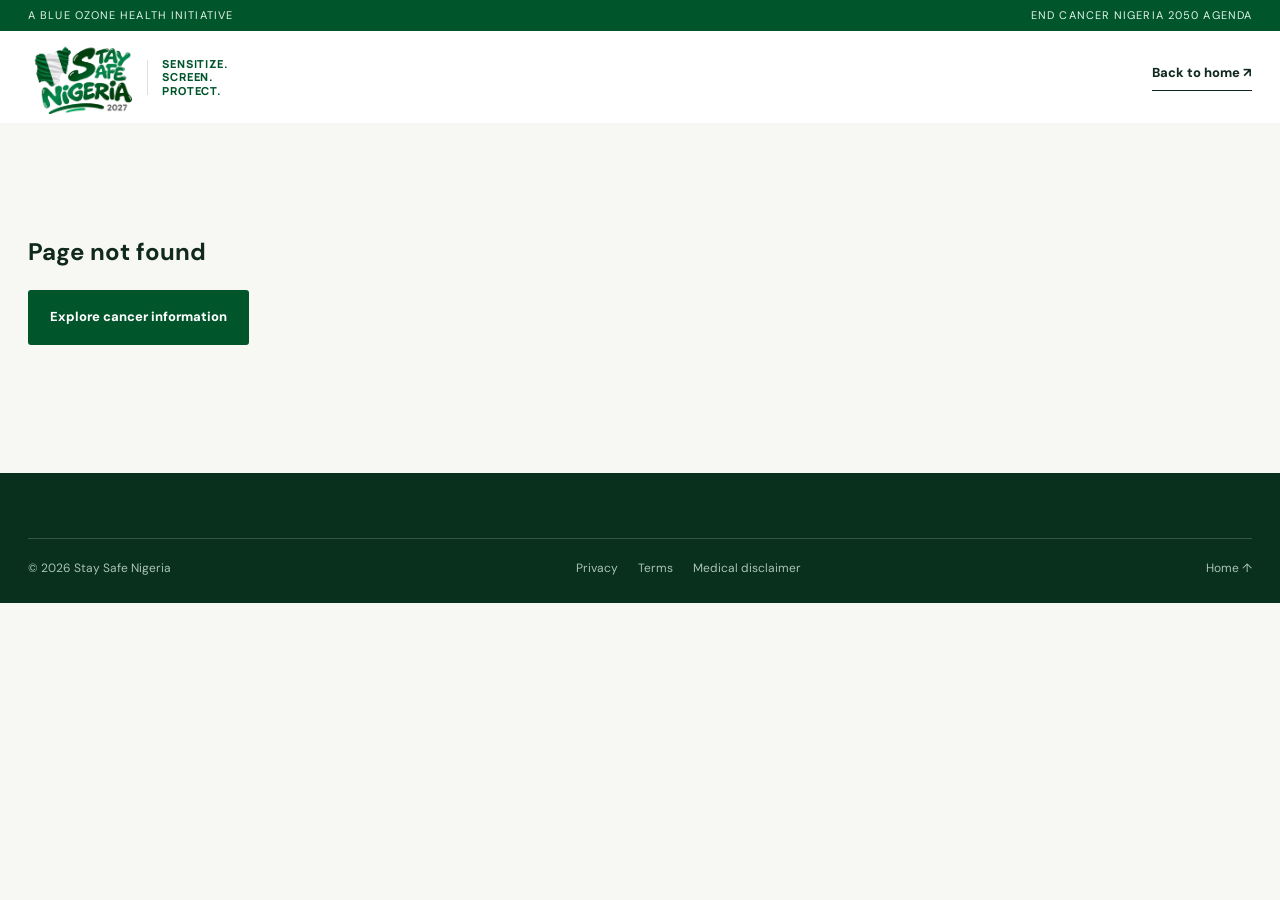
==== cancer.html @ 26bd8b17 "Initial Stay Safe Nigeria Phase 1 website" ====
<!doctype html><html lang="en"><head><meta charset="utf-8"><meta name="viewport" content="width=device-width, initial-scale=1"><meta name="theme-color" content="#00552b"><title>Cancer information | Stay Safe Nigeria</title><link rel="icon" href="assets/stay-safe-logo.webp" type="image/webp"><link rel="stylesheet" href="styles.css"><script src="config.js" defer></script><script src="app.js" defer></script></head><body><a class="skip-link" href="#detail-root">Skip to content</a><div class="topline"><span>A Blue Ozone Health initiative</span><span>End Cancer Nigeria 2050 Agenda</span></div><header class="site-header"><a class="brand" href="index.html"><img src="assets/stay-safe-logo.webp" alt="Stay Safe Nigeria 2027" width="128" height="90"><span class="brand-divider"></span><span class="brand-caption">Sensitize.<br>Screen.<br>Protect.</span></a><a class="text-link" href="index.html">Back to home ↗</a></header><main id="detail-root"></main><footer class="site-footer"><div class="footer-bottom"><span>© <span id="year">2027</span> Stay Safe Nigeria</span><div><a href="legal.html?type=privacy">Privacy</a><a href="legal.html?type=terms">Terms</a><a href="legal.html?type=medical">Medical disclaimer</a></div><a href="index.html">Home ↑</a></div></footer></body></html>
---- styles.css ----
@import url('https://fonts.googleapis.com/css2?family=DM+Sans:wght@400;500;600;700&family=Manrope:wght@400;500;600;700;800&display=swap');
:root{--forest:#00552b;--deep:#003f25;--campaign:#008c4a;--bright:#00a85a;--yellow:#ffd52a;--warm:#f7f8f3;--ink:#10291c;--muted:#52675a;--line:#d9e4d9;--white:#fff;--max:1280px}*{box-sizing:border-box}html{scroll-behavior:smooth}body{margin:0;background:var(--warm);color:var(--ink);font-family:'DM Sans',Arial,sans-serif;line-height:1.55}img{max-width:100%;height:auto}a{color:inherit;text-decoration:none}button,select{font:inherit}button{cursor:pointer}section[id]{scroll-margin-top:100px}.skip-link{position:absolute;left:10px;top:-60px;z-index:1000;background:var(--yellow);padding:10px 16px}.skip-link:focus{top:10px}:focus-visible{outline:3px solid var(--yellow);outline-offset:3px}.topline{display:flex;justify-content:space-between;gap:20px;padding:7px max(28px,calc((100vw - var(--max))/2));background:var(--forest);color:#e3f5e9;font-size:11px;letter-spacing:.1em;text-transform:uppercase}.site-header{height:92px;display:flex;align-items:center;justify-content:space-between;gap:30px;padding:0 max(28px,calc((100vw - var(--max))/2));background:#fff;position:relative;z-index:50}.brand{display:flex;align-items:center;gap:14px;flex:none}.brand img{width:105px;height:73px;object-fit:contain}.brand-divider{height:35px;border-left:1px solid var(--line)}.brand-caption{font-family:Manrope,Arial,sans-serif;color:var(--forest);font-size:11px;line-height:1.2;font-weight:800;text-transform:uppercase;letter-spacing:.08em}.site-nav{display:flex;align-items:center;gap:27px;font-size:13px;font-weight:700}.site-nav>a:not(.nav-cta):hover,.text-link:hover{color:var(--campaign)}.nav-cta{padding:13px 19px;background:var(--forest);color:#fff;border-radius:3px}.nav-cta span,.button span,.text-link span{margin-left:14px}.menu-toggle{display:none}.hero{min-height:680px;background:var(--forest);color:white;display:grid;grid-template-columns:minmax(0,1.05fr) minmax(0,.95fr);position:relative;overflow:hidden}.hero:before{content:"";position:absolute;inset:0;background:radial-gradient(circle at 80% 40%,#17844b 0,transparent 35%),linear-gradient(125deg,transparent 50%,rgba(0,20,5,.2));pointer-events:none}.hero-copy{position:relative;z-index:2;align-self:center;padding:86px 30px 90px max(28px,calc((100vw - var(--max))/2));max-width:750px}.eyebrow{text-transform:uppercase;letter-spacing:.18em;color:var(--campaign);font-size:11px;font-weight:800;margin:0 0 20px}.eyebrow.light{color:#a5eac4}.hero h1,.section h2,.closing h2,.detail-hero h1,.detail-main h2{font-family:Manrope,Arial,sans-serif;letter-spacing:-.065em;line-height:1.08}.hero h1{font-size:clamp(48px,5.5vw,88px);font-weight:800;margin:0;max-width:800px}.hero h1 em,.closing h2 em{color:var(--yellow);font-style:normal}.hero-lead{font-size:19px;max-width:570px;color:#d8eadb;margin:28px 0 32px}.hero-actions{display:flex;gap:12px;flex-wrap:wrap}.button{display:inline-flex;align-items:center;justify-content:space-between;gap:22px;padding:16px 22px;border-radius:3px;font-size:13px;font-weight:800;min-height:55px;transition:transform .2s,background .2s}.button:hover{transform:translateY(-3px)}.button.yellow{background:var(--yellow);color:var(--ink);border:1px solid var(--yellow)}.button.outline-light{border:1px solid #8dbca3;color:#fff}.button.green{background:var(--forest);color:#fff}.hero-foot{display:flex;align-items:center;gap:13px;color:#c5e5d1;font-size:12px;font-weight:700;letter-spacing:.04em;margin:46px 0 0}.hero-foot span{width:3px;height:3px;border-radius:50%;background:var(--yellow)}.hero-art{position:relative;min-height:620px;display:grid;place-items:center;overflow:hidden}.hero-art:before,.hero-art:after{content:"";position:absolute;border:1px solid rgba(255,255,255,.16);border-radius:50%;width:540px;height:540px}.hero-art:after{width:730px;height:730px}.orb{position:absolute;border-radius:50%;background:#19a467;filter:blur(1px)}.orb-one{width:340px;height:340px;left:1%;top:14%;opacity:.45}.orb-two{width:470px;height:470px;right:-18%;bottom:-25%;background:#002f1c}.hero-stamp{position:relative;z-index:2;width:min(72%,440px);background:var(--warm);border-radius:48% 52% 49% 51%;padding:32px;box-shadow:0 35px 80px rgba(0,21,10,.35);transform:rotate(-5deg)}.hero-stamp img{display:block;width:100%;transform:rotate(5deg)}.art-caption{position:absolute;bottom:58px;letter-spacing:.2em;font-weight:800;font-size:10px;color:#d0f0db}.art-caption b{color:var(--yellow);margin:0 9px}.hero-rail{position:absolute;right:0;top:0;bottom:0;width:12px;display:flex;flex-direction:column}.hero-rail i{flex:1;background:var(--campaign)}.hero-rail i:nth-child(2){background:#fff}.hero-rail i:nth-child(3){background:var(--forest)}.intro-strip{display:flex;align-items:center;justify-content:space-between;gap:20px;padding:24px max(28px,calc((100vw - var(--max))/2));background:var(--yellow);font-family:Manrope,Arial,sans-serif;font-weight:800}.intro-strip p{margin:0;font-size:15px}.intro-strip a{font-size:12px;text-transform:uppercase;letter-spacing:.08em}.section{max-width:var(--max);margin:auto;padding:110px 28px}.section-heading{margin-bottom:54px}.section-heading h2{font-size:clamp(42px,4.6vw,68px);margin:0;font-weight:800}.section-heading.split{display:flex;justify-content:space-between;align-items:end;gap:40px}.section-heading.split>p{max-width:340px;margin:0;color:var(--muted);font-size:15px}.dot{color:var(--bright)}.yellow-dot{color:var(--yellow)}.about-grid{display:grid;grid-template-columns:1fr 1fr;gap:10%;border-top:1px solid var(--line);padding-top:37px}.large-copy{font-family:Manrope,Arial,sans-serif;font-size:clamp(25px,2.5vw,37px);font-weight:700;line-height:1.3;letter-spacing:-.045em;margin:0}.about-body p{margin:0 0 22px;color:var(--muted);font-size:16px}.text-link{display:inline-flex;align-items:center;border-bottom:1px solid currentColor;padding-bottom:6px;font-size:13px;font-weight:800}.pillars{display:grid;grid-template-columns:repeat(4,1fr);margin-top:80px;border:1px solid var(--line)}.pillars article{padding:30px 24px 36px;min-height:250px;background:#fff;border-right:1px solid var(--line)}.pillars article:last-child{border-right:0}.pillars article span{display:block;color:var(--campaign);font-family:Manrope,Arial,sans-serif;font-size:13px;font-weight:800;margin-bottom:42px}.pillars h3{font-family:Manrope,Arial,sans-serif;font-size:19px;letter-spacing:-.04em;margin:0 0 10px}.pillars p{color:var(--muted);font-size:13px;margin:0}.cancers-section{padding-top:25px}.cancer-grid{display:grid;grid-template-columns:repeat(4,1fr);gap:14px}.cancer-card{background:#eaf3e9;border:1px solid #dbe8d9;min-height:340px;padding:25px;display:flex;flex-direction:column;transition:background .2s,transform .2s}.cancer-card:nth-child(2){background:#ecf1d9}.cancer-card:nth-child(3){background:#dcefe8}.cancer-card:nth-child(4){background:#e9efed}.cancer-card:hover{transform:translateY(-5px);background:#d5e9da}.card-number{font-size:11px;letter-spacing:.12em;font-weight:800;color:var(--campaign)}.card-symbol{font-size:64px;color:var(--campaign);margin:auto 0 0;line-height:1}.cancer-card h3{font-family:Manrope,Arial,sans-serif;font-size:30px;letter-spacing:-.06em;line-height:1.1;margin:6px 0 24px}.card-bottom{border-top:1px solid #bed5c3;padding-top:16px;font-size:12px;font-weight:800;display:flex;justify-content:space-between}.content-note{font-size:12px;color:var(--muted);margin:22px 0 0}.centres-section{background:var(--deep);color:white}.centres-inner{max-width:var(--max)}.centres-section .section-heading.split>p{color:#bddaca}.finder{background:#fff;color:var(--ink);padding:32px}.finder-controls{display:grid;grid-template-columns:1fr 1fr auto;gap:9px 13px;align-items:end}.finder-controls label{font-size:12px;font-weight:800}.finder-controls label:nth-of-type(1){grid-column:1}.finder-controls label:nth-of-type(2){grid-column:2}.finder-controls select{grid-row:2;appearance:none;background:#f7faf6 url("data:image/svg+xml,%3Csvg xmlns='http://www.w3.org/2000/svg' width='12' height='8'%3E%3Cpath d='m1 1 5 5 5-5' fill='none' stroke='%2300552b' stroke-width='2'/%3E%3C/svg%3E") no-repeat right 17px center;border:1px solid var(--line);height:55px;padding:0 17px;color:var(--ink);min-width:0}.finder-controls select:nth-of-type(1){grid-column:1}.finder-controls select:nth-of-type(2){grid-column:2}.finder-controls button{grid-column:3;grid-row:2;border:0}.finder-results{margin-top:26px}.empty-state{border:1px dashed #bed4c5;background:#f8fbf7;min-height:230px;padding:43px;text-align:center;display:flex;flex-direction:column;align-items:center;justify-content:center}.empty-icon{font-size:40px;color:var(--campaign);line-height:1}.empty-state h3{font-family:Manrope,Arial,sans-serif;font-size:20px;letter-spacing:-.04em;margin:9px 0 5px}.empty-state p{max-width:480px;font-size:14px;color:var(--muted);margin:0}.result-count{font-size:13px;font-weight:800}.centre-grid{display:grid;grid-template-columns:repeat(2,1fr);gap:14px}.centre-card{border:1px solid var(--line);padding:22px}.centre-card>span{color:var(--campaign);font-size:11px;text-transform:uppercase;font-weight:800;letter-spacing:.1em}.centre-card h3{font-family:Manrope,Arial,sans-serif;margin:10px 0;font-size:21px}.centre-card p{font-size:13px;color:var(--muted)}.centre-card .centre-services{color:var(--ink);font-weight:700}.centre-card div{display:flex;gap:20px}.centre-card a{font-size:12px;font-weight:800;border-bottom:1px solid var(--forest)}.involved-grid{display:grid;grid-template-columns:repeat(3,1fr);gap:14px}.involved-card{background:#fff;border:1px solid var(--line);padding:32px;min-height:360px;display:flex;flex-direction:column}.involved-card.featured{background:var(--yellow);border-color:var(--yellow)}.small-icon{width:42px;height:42px;display:grid;place-items:center;border:1px solid var(--forest);border-radius:50%;font-family:Manrope,Arial,sans-serif;font-weight:800;font-size:12px;color:var(--forest)}.involved-card h3{font-family:Manrope,Arial,sans-serif;font-size:31px;line-height:1.12;letter-spacing:-.06em;margin:36px 0 10px}.involved-card p{font-size:14px;color:var(--muted);margin:0 0 24px}.involved-card.featured p{color:#31452f}.involved-card .text-link{margin-top:auto;width:max-content}.updates-section{padding-top:30px}.updates-placeholder{border-top:1px solid var(--line);border-bottom:1px solid var(--line);padding:36px 0;display:flex;gap:25px;align-items:center}.update-mark{width:62px;height:62px;display:grid;place-items:center;background:#e0eee3;color:var(--forest);font-size:27px;border-radius:50%}.updates-placeholder strong{font-family:Manrope,Arial,sans-serif;font-size:20px}.updates-placeholder p{margin:4px 0;color:var(--muted);font-size:14px}.closing{background:var(--campaign);color:white;padding:78px max(28px,calc((100vw - var(--max))/2));display:flex;justify-content:space-between;align-items:end;gap:30px}.closing h2{font-size:clamp(48px,6vw,85px);margin:0}.closing .button{margin-bottom:8px}.site-footer{background:#092f1d;color:#e3f0e6;padding:65px max(28px,calc((100vw - var(--max))/2)) 25px}.footer-top{display:grid;grid-template-columns:2fr 1fr 1fr;gap:50px;padding-bottom:65px}.footer-top img{background:#fff;border-radius:4px;padding:8px;width:110px}.footer-top p{font-size:13px;color:#bcd0c1}.footer-top h2{font:800 12px Manrope,Arial,sans-serif;letter-spacing:.1em;text-transform:uppercase;color:#80cfa1;margin:0 0 21px}.footer-top a{display:block;margin:0 0 11px;font-size:13px}.footer-top a:hover,.footer-bottom a:hover{color:var(--yellow)}.footer-bottom{display:flex;justify-content:space-between;gap:22px;border-top:1px solid #315742;padding-top:20px;color:#a8c5b2;font-size:12px}.footer-bottom div{display:flex;gap:20px}.detail-hero{background:var(--forest);color:white;padding:65px 28px 85px}.detail-wrap{max-width:var(--max);margin:auto}.back-link{display:inline-block;font-size:13px;font-weight:700;margin:0 0 70px;color:#c5e4d0}.detail-hero h1{font-size:clamp(52px,7vw,94px);margin:0 0 18px}.detail-hero p:last-child{font-size:20px;max-width:670px;color:#d6e9db;margin:0}.detail-main{padding:90px 28px 120px;min-height:350px}.detail-columns{display:grid;grid-template-columns:1fr 1.15fr;gap:10%}.detail-main h2{font-size:clamp(35px,4vw,55px);margin:0}.fact-list{list-style:none;padding:0;margin:0 0 36px}.fact-list li{border-top:1px solid var(--line);padding:22px 0;font-size:17px}.fact-list li:before{content:'↗';color:var(--campaign);font-weight:800;margin-right:15px}.medical-note{padding:25px;background:#e7f0e5;margin:20px 0 30px}.medical-note p{margin:7px 0 0;color:var(--muted);font-size:14px}.form-area{max-width:780px}.form-area h2{margin-bottom:20px}.form-area p:not(.eyebrow){font-size:17px;color:var(--muted);margin-bottom:28px}.legal-copy{max-width:800px}.legal-copy p{font-size:19px}
@media(max-width:1050px){.site-nav{gap:15px}.site-nav a{font-size:12px}.hero{grid-template-columns:1fr .75fr}.hero-stamp{width:80%}.pillars{grid-template-columns:repeat(2,1fr)}.pillars article:nth-child(2){border-right:0}.pillars article:nth-child(-n+2){border-bottom:1px solid var(--line)}.cancer-grid{grid-template-columns:repeat(2,1fr)}.cancer-card{min-height:290px}}@media(max-width:760px){.topline{font-size:9px}.topline span:last-child{display:none}.site-header{height:76px}.brand img{width:84px;height:60px}.brand-divider{height:28px}.brand-caption{font-size:9px}.menu-toggle{display:flex;align-items:center;gap:12px;background:none;border:0;color:var(--forest);font-size:12px;font-weight:800}.hamburger{display:block;width:22px;height:15px;border-top:2px solid var(--forest);border-bottom:2px solid var(--forest);position:relative}.hamburger:after{content:'';height:2px;background:var(--forest);position:absolute;left:0;right:0;top:5px}.site-nav{display:none;position:absolute;top:76px;left:0;right:0;background:#fff;padding:22px 28px 30px;box-shadow:0 15px 25px #003f2520;flex-direction:column;align-items:stretch;gap:0}.site-nav.open{display:flex}.site-nav a{font-size:15px;padding:11px 0}.site-nav .nav-cta{padding:13px 18px;margin-top:8px}.hero{display:block;min-height:0}.hero-copy{padding:75px 28px 45px}.hero h1{font-size:clamp(45px,12vw,67px)}.hero-lead{font-size:16px}.hero-foot{flex-wrap:wrap;margin-top:35px}.hero-art{min-height:360px}.hero-art:before{width:370px;height:370px}.hero-art:after{width:500px;height:500px}.hero-stamp{width:250px;padding:20px}.art-caption{bottom:28px;font-size:8px}.intro-strip{display:block;padding-top:22px;padding-bottom:22px}.intro-strip p{font-size:13px}.intro-strip a{display:block;margin-top:12px}.section{padding:76px 28px}.section-heading{margin-bottom:35px}.section-heading.split{display:block}.section-heading.split>p{margin-top:20px}.about-grid{display:block}.about-body{margin-top:22px}.pillars{margin-top:42px}.cancers-section{padding-top:20px}.cancer-grid{gap:10px}.cancer-card{padding:19px;min-height:245px}.card-symbol{font-size:43px}.cancer-card h3{font-size:22px}.finder{padding:18px}.finder-controls{display:flex;flex-direction:column;align-items:stretch}.finder-controls label{margin-top:6px}.finder-controls select{width:100%}.finder-controls button{margin-top:8px}.empty-state{padding:28px 15px}.centre-grid,.involved-grid{grid-template-columns:1fr}.involved-card{min-height:290px}.involved-card h3{margin-top:25px}.closing{display:block;padding-top:60px;padding-bottom:65px}.closing .button{margin-top:30px}.footer-top{grid-template-columns:1fr 1fr;gap:35px}.footer-top>div:first-child{grid-column:1/-1}.footer-bottom{display:block}.footer-bottom div{flex-wrap:wrap;margin:10px 0}.detail-hero{padding-top:40px;padding-bottom:60px}.back-link{margin-bottom:50px}.detail-columns{display:block}.detail-columns>div:last-child{margin-top:38px}.detail-main{padding:70px 28px}.fact-list li{font-size:15px}}@media(max-width:420px){.hero-actions .button{width:100%}.pillars{grid-template-columns:1fr}.pillars article{border-right:0!important;border-bottom:1px solid var(--line);min-height:0}.pillars article:last-child{border-bottom:0}.pillars article span{margin-bottom:20px}.cancer-grid{grid-template-columns:1fr}.cancer-card{min-height:210px}.card-symbol{margin-top:18px}.footer-top{grid-template-columns:1fr}.footer-top>div:first-child{grid-column:auto}}
.footer-top .boh-logo{background:transparent;padding:0;width:120px;margin-top:4px}
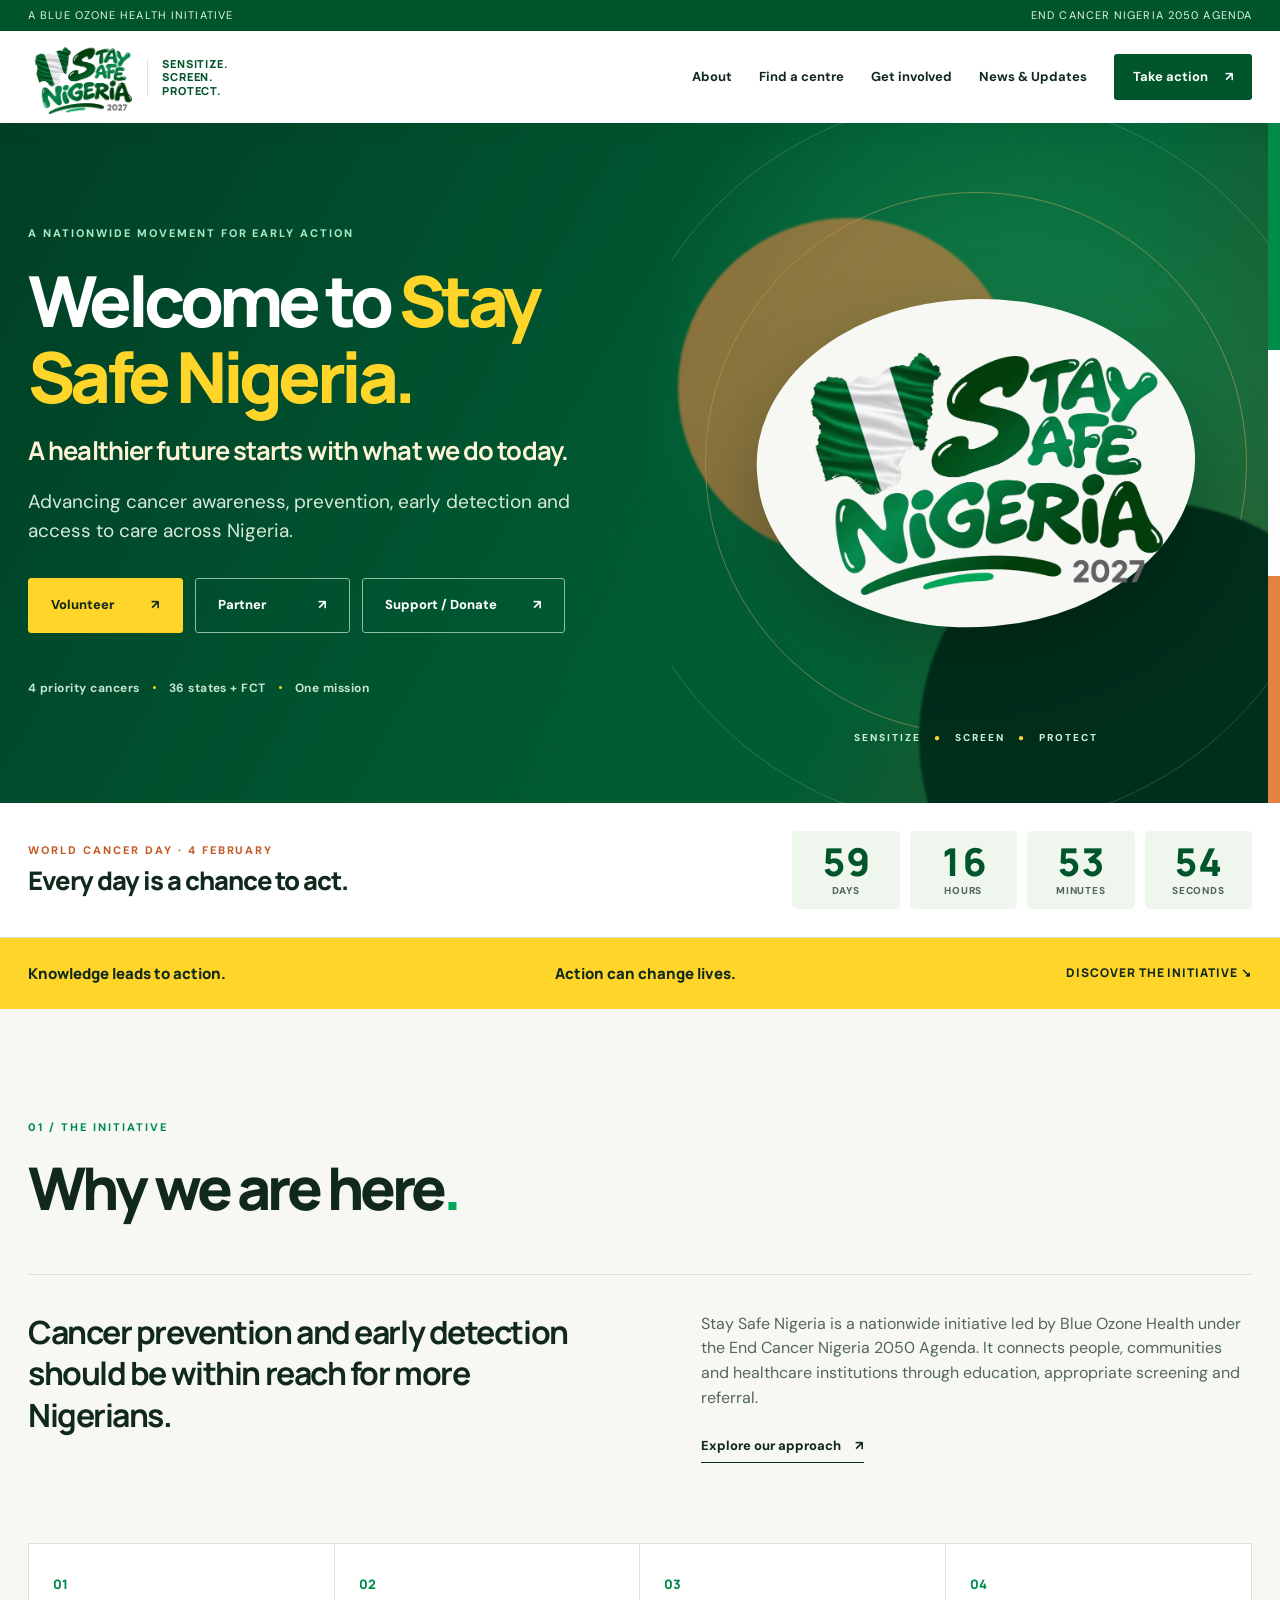
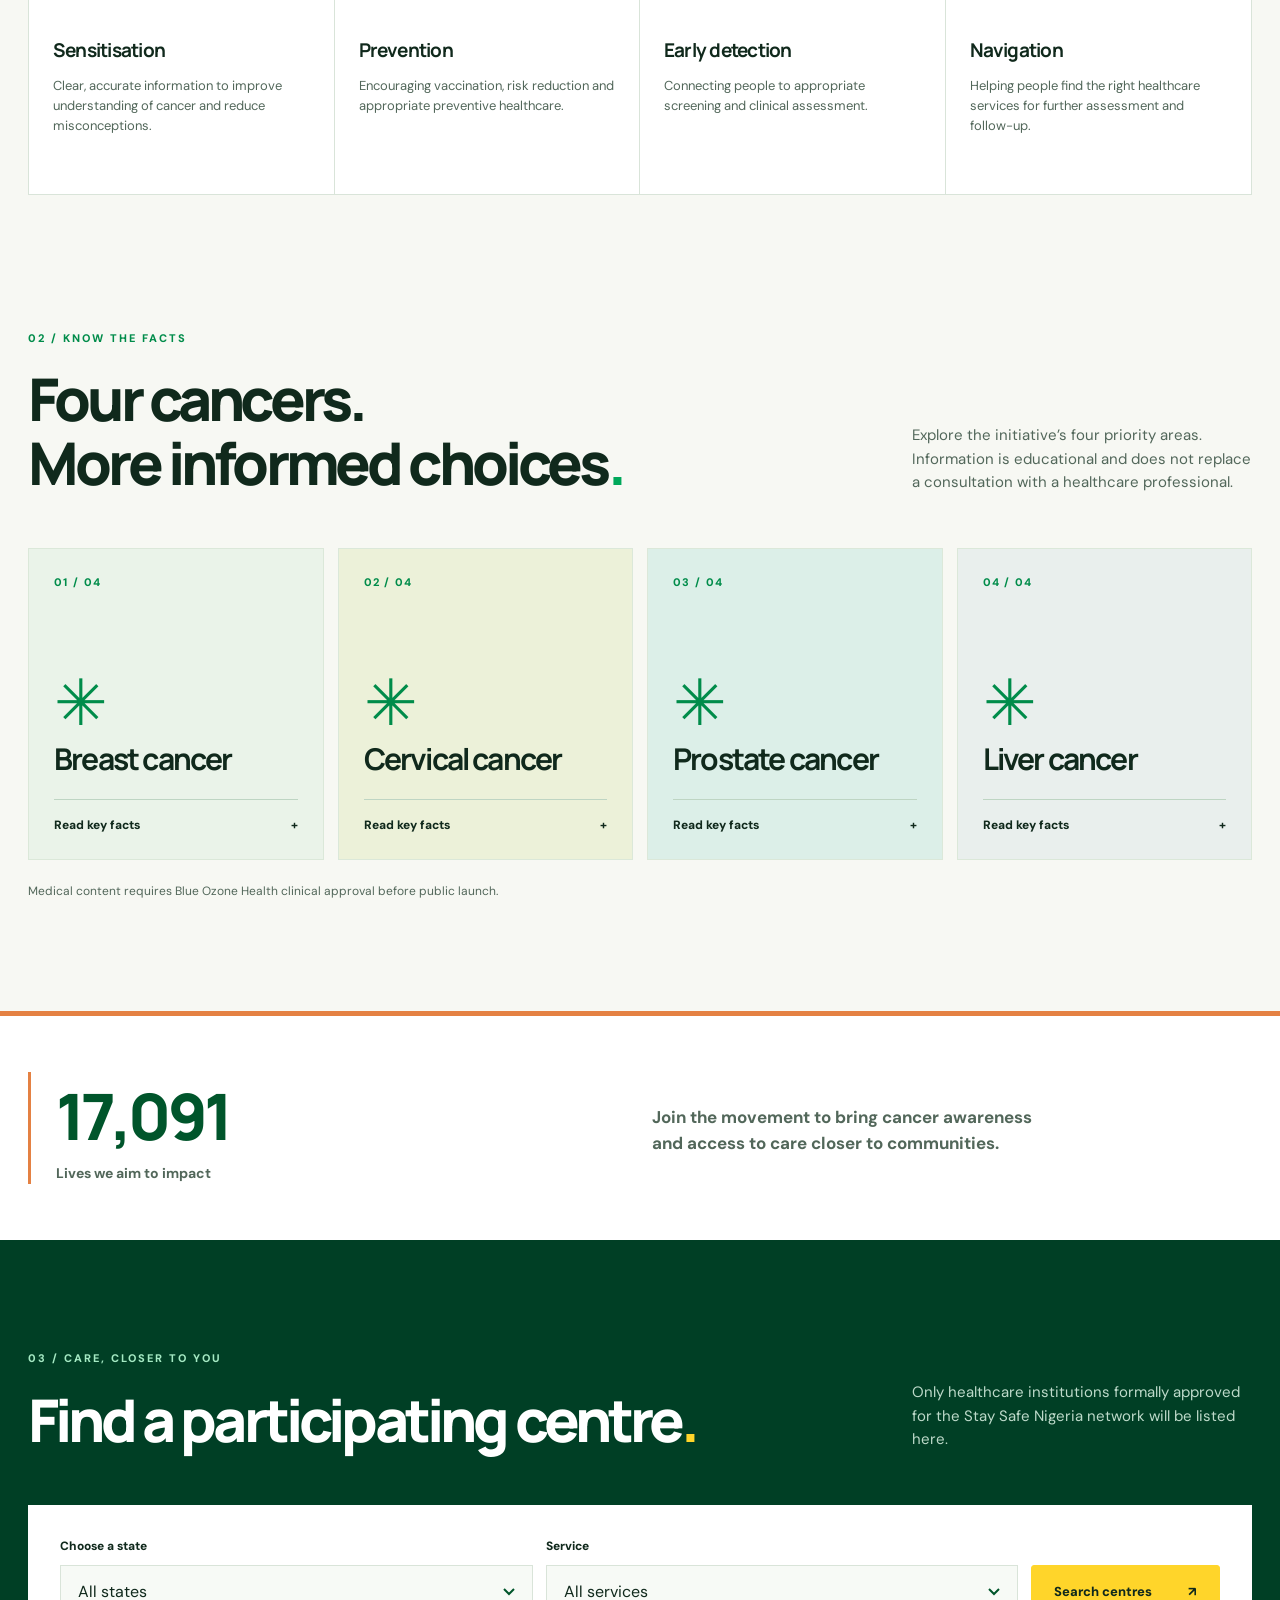
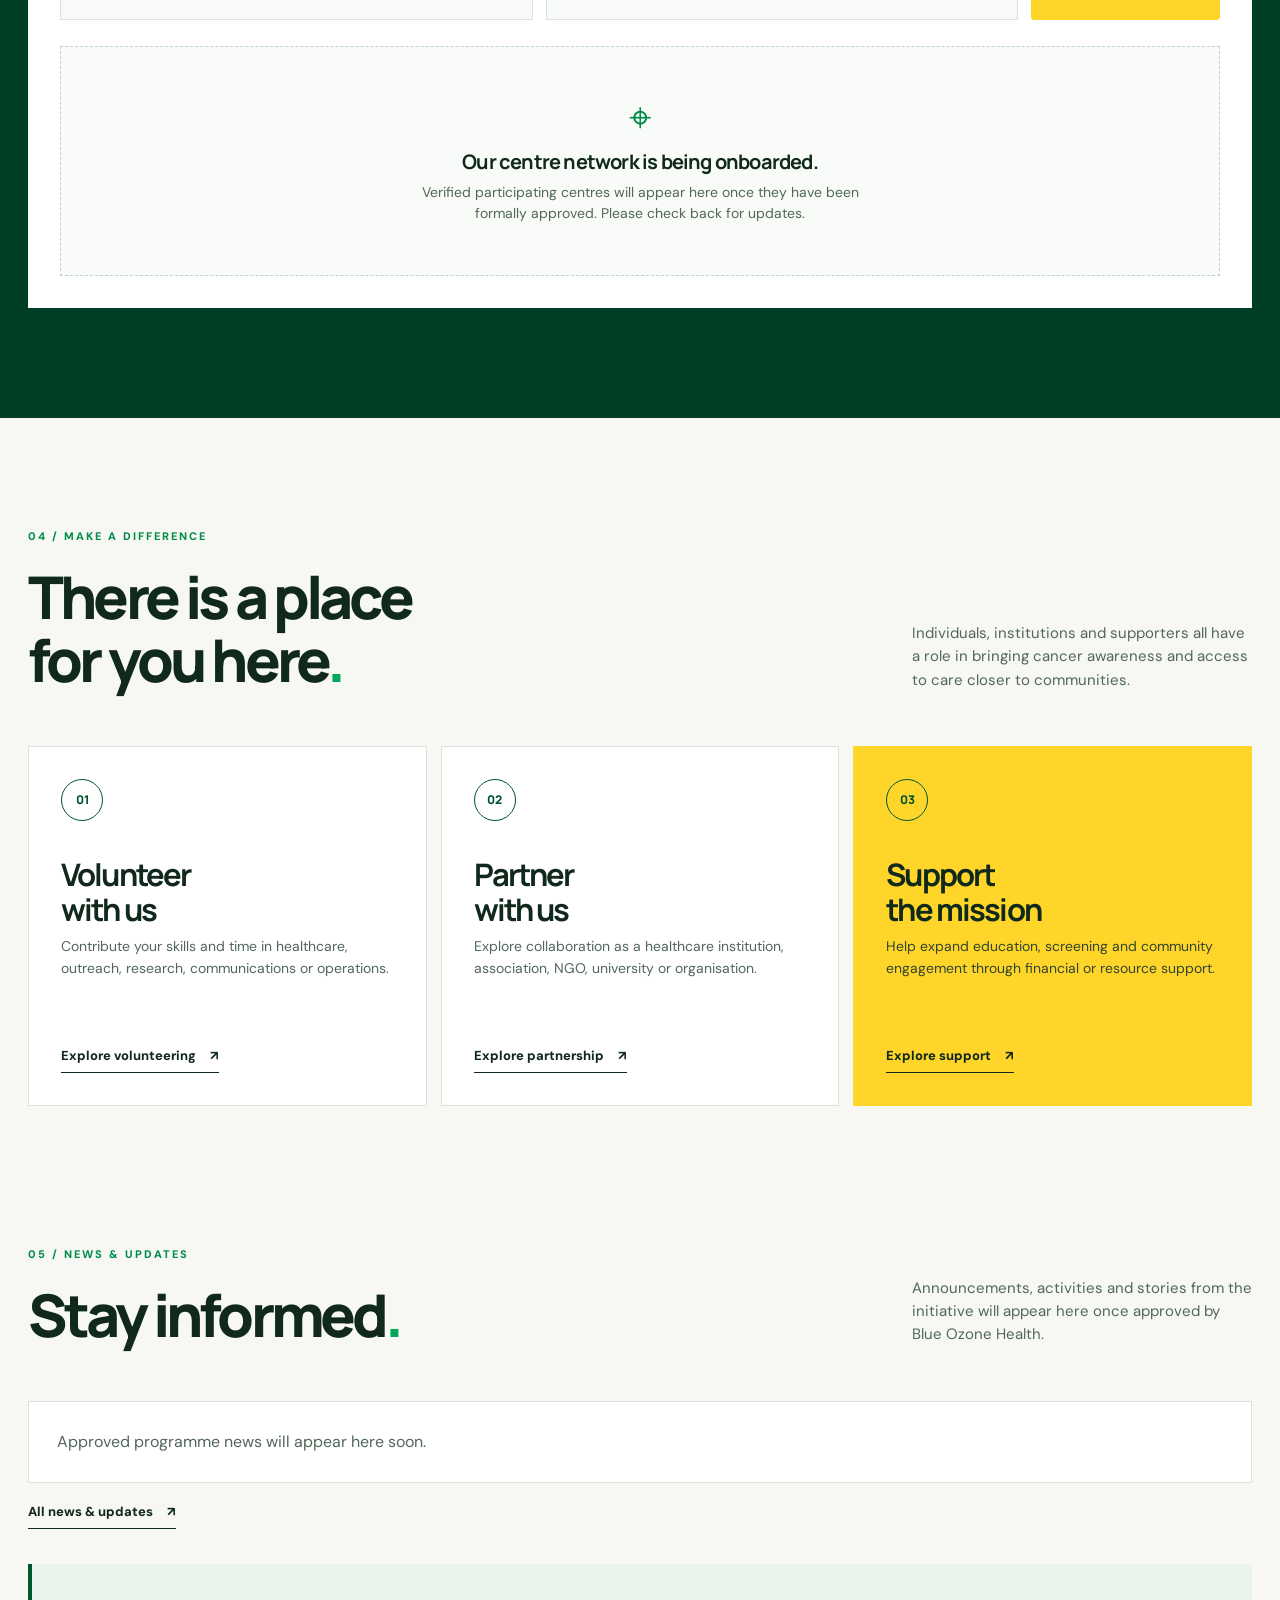
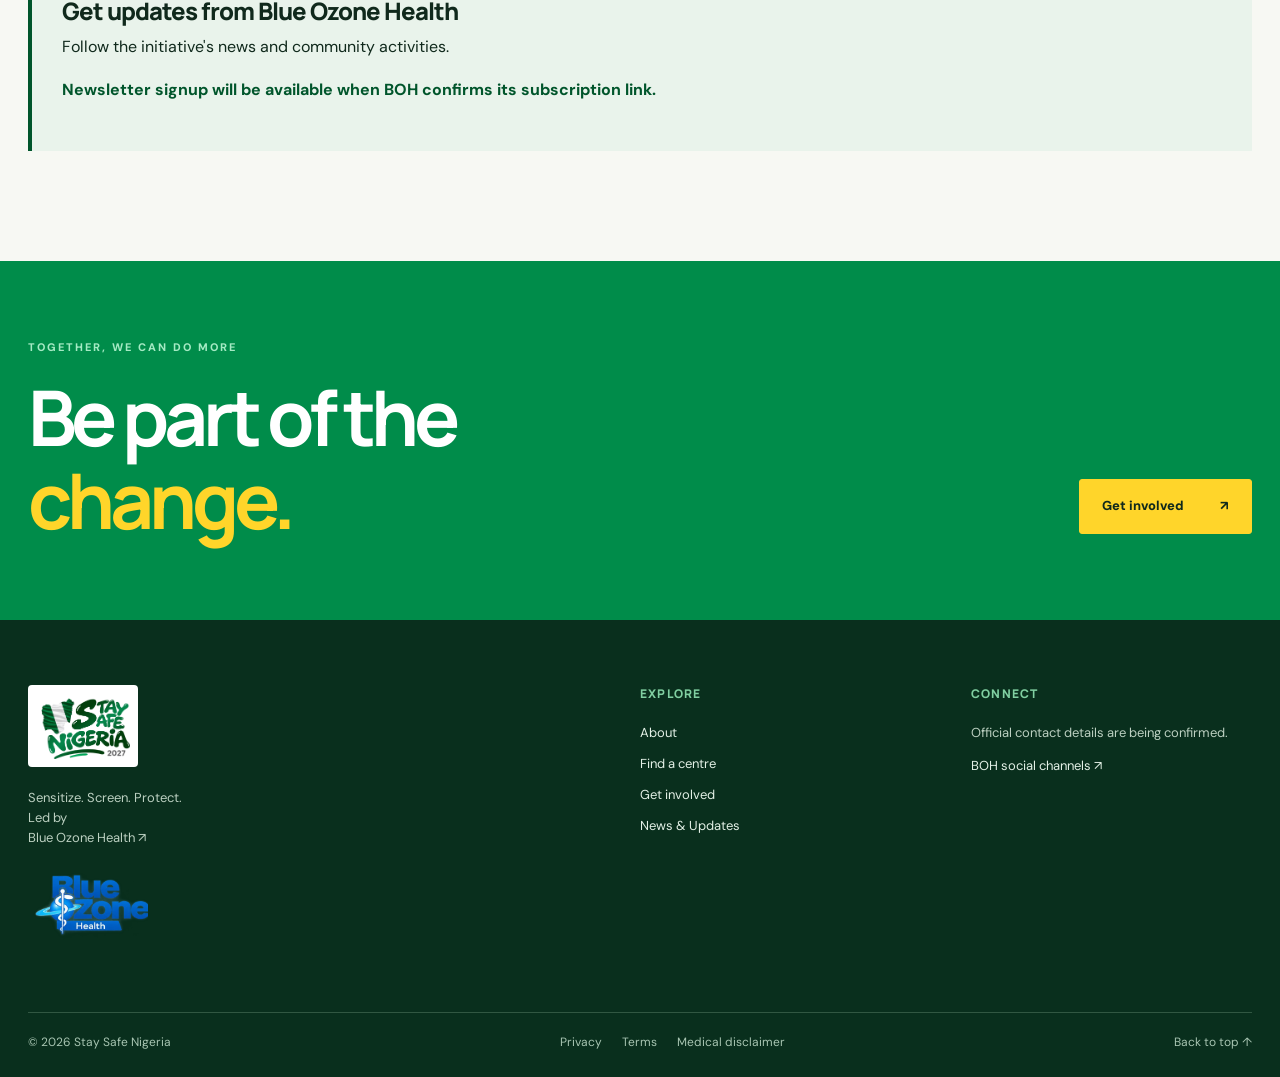
==== commit d3e85933: "Fix mobile hero and add site motion" ====
--- a/cancer.html
+++ b/cancer.html
@@ -1 +1 @@
-<!doctype html><html lang="en"><head><meta charset="utf-8"><meta name="viewport" content="width=device-width, initial-scale=1"><meta name="theme-color" content="#00552b"><title>Cancer information | Stay Safe Nigeria</title><link rel="icon" href="assets/stay-safe-logo.webp" type="image/webp"><link rel="stylesheet" href="styles.css"><script src="config.js" defer></script><script src="app.js" defer></script></head><body><a class="skip-link" href="#detail-root">Skip to content</a><div class="topline"><span>A Blue Ozone Health initiative</span><span>End Cancer Nigeria 2050 Agenda</span></div><header class="site-header"><a class="brand" href="index.html"><img src="assets/stay-safe-logo.webp" alt="Stay Safe Nigeria 2027" width="128" height="90"><span class="brand-divider"></span><span class="brand-caption">Sensitize.<br>Screen.<br>Protect.</span></a><a class="text-link" href="index.html">Back to home ↗</a></header><main id="detail-root"></main><footer class="site-footer"><div class="footer-bottom"><span>© <span id="year">2027</span> Stay Safe Nigeria</span><div><a href="legal.html?type=privacy">Privacy</a><a href="legal.html?type=terms">Terms</a><a href="legal.html?type=medical">Medical disclaimer</a></div><a href="index.html">Home ↑</a></div></footer></body></html>
+<!doctype html><html lang="en"><head><meta charset="utf-8"><meta name="viewport" content="width=device-width, initial-scale=1"><meta name="theme-color" content="#00552b"><title>Cancer information | Stay Safe Nigeria</title><link rel="icon" href="assets/stay-safe-logo.webp" type="image/webp"><link rel="stylesheet" href="styles.css?v=2"><script src="config.js" defer></script><script src="app.js?v=2" defer></script></head><body><a class="skip-link" href="#detail-root">Skip to content</a><div class="topline"><span>A Blue Ozone Health initiative</span><span>End Cancer Nigeria 2050 Agenda</span></div><header class="site-header"><a class="brand" href="index.html"><img src="assets/stay-safe-logo.webp" alt="Stay Safe Nigeria 2027" width="128" height="90"><span class="brand-divider"></span><span class="brand-caption">Sensitize.<br>Screen.<br>Protect.</span></a><a class="text-link" href="index.html">Back to home ↗</a></header><main id="detail-root"></main><footer class="site-footer"><div class="footer-bottom"><span>© <span id="year">2027</span> Stay Safe Nigeria</span><div><a href="legal.html?type=privacy">Privacy</a><a href="legal.html?type=terms">Terms</a><a href="legal.html?type=medical">Medical disclaimer</a></div><a href="index.html">Home ↑</a></div></footer></body></html>
--- a/styles.css
+++ b/styles.css
@@ -2,3 +2,88 @@
 :root{--forest:#00552b;--deep:#003f25;--campaign:#008c4a;--bright:#00a85a;--yellow:#ffd52a;--warm:#f7f8f3;--ink:#10291c;--muted:#52675a;--line:#d9e4d9;--white:#fff;--max:1280px}*{box-sizing:border-box}html{scroll-behavior:smooth}body{margin:0;background:var(--warm);color:var(--ink);font-family:'DM Sans',Arial,sans-serif;line-height:1.55}img{max-width:100%;height:auto}a{color:inherit;text-decoration:none}button,select{font:inherit}button{cursor:pointer}section[id]{scroll-margin-top:100px}.skip-link{position:absolute;left:10px;top:-60px;z-index:1000;background:var(--yellow);padding:10px 16px}.skip-link:focus{top:10px}:focus-visible{outline:3px solid var(--yellow);outline-offset:3px}.topline{display:flex;justify-content:space-between;gap:20px;padding:7px max(28px,calc((100vw - var(--max))/2));background:var(--forest);color:#e3f5e9;font-size:11px;letter-spacing:.1em;text-transform:uppercase}.site-header{height:92px;display:flex;align-items:center;justify-content:space-between;gap:30px;padding:0 max(28px,calc((100vw - var(--max))/2));background:#fff;position:relative;z-index:50}.brand{display:flex;align-items:center;gap:14px;flex:none}.brand img{width:105px;height:73px;object-fit:contain}.brand-divider{height:35px;border-left:1px solid var(--line)}.brand-caption{font-family:Manrope,Arial,sans-serif;color:var(--forest);font-size:11px;line-height:1.2;font-weight:800;text-transform:uppercase;letter-spacing:.08em}.site-nav{display:flex;align-items:center;gap:27px;font-size:13px;font-weight:700}.site-nav>a:not(.nav-cta):hover,.text-link:hover{color:var(--campaign)}.nav-cta{padding:13px 19px;background:var(--forest);color:#fff;border-radius:3px}.nav-cta span,.button span,.text-link span{margin-left:14px}.menu-toggle{display:none}.hero{min-height:680px;background:var(--forest);color:white;display:grid;grid-template-columns:minmax(0,1.05fr) minmax(0,.95fr);position:relative;overflow:hidden}.hero:before{content:"";position:absolute;inset:0;background:radial-gradient(circle at 80% 40%,#17844b 0,transparent 35%),linear-gradient(125deg,transparent 50%,rgba(0,20,5,.2));pointer-events:none}.hero-copy{position:relative;z-index:2;align-self:center;padding:86px 30px 90px max(28px,calc((100vw - var(--max))/2));max-width:750px}.eyebrow{text-transform:uppercase;letter-spacing:.18em;color:var(--campaign);font-size:11px;font-weight:800;margin:0 0 20px}.eyebrow.light{color:#a5eac4}.hero h1,.section h2,.closing h2,.detail-hero h1,.detail-main h2{font-family:Manrope,Arial,sans-serif;letter-spacing:-.065em;line-height:1.08}.hero h1{font-size:clamp(48px,5.5vw,88px);font-weight:800;margin:0;max-width:800px}.hero h1 em,.closing h2 em{color:var(--yellow);font-style:normal}.hero-lead{font-size:19px;max-width:570px;color:#d8eadb;margin:28px 0 32px}.hero-actions{display:flex;gap:12px;flex-wrap:wrap}.button{display:inline-flex;align-items:center;justify-content:space-between;gap:22px;padding:16px 22px;border-radius:3px;font-size:13px;font-weight:800;min-height:55px;transition:transform .2s,background .2s}.button:hover{transform:translateY(-3px)}.button.yellow{background:var(--yellow);color:var(--ink);border:1px solid var(--yellow)}.button.outline-light{border:1px solid #8dbca3;color:#fff}.button.green{background:var(--forest);color:#fff}.hero-foot{display:flex;align-items:center;gap:13px;color:#c5e5d1;font-size:12px;font-weight:700;letter-spacing:.04em;margin:46px 0 0}.hero-foot span{width:3px;height:3px;border-radius:50%;background:var(--yellow)}.hero-art{position:relative;min-height:620px;display:grid;place-items:center;overflow:hidden}.hero-art:before,.hero-art:after{content:"";position:absolute;border:1px solid rgba(255,255,255,.16);border-radius:50%;width:540px;height:540px}.hero-art:after{width:730px;height:730px}.orb{position:absolute;border-radius:50%;background:#19a467;filter:blur(1px)}.orb-one{width:340px;height:340px;left:1%;top:14%;opacity:.45}.orb-two{width:470px;height:470px;right:-18%;bottom:-25%;background:#002f1c}.hero-stamp{position:relative;z-index:2;width:min(72%,440px);background:var(--warm);border-radius:48% 52% 49% 51%;padding:32px;box-shadow:0 35px 80px rgba(0,21,10,.35);transform:rotate(-5deg)}.hero-stamp img{display:block;width:100%;transform:rotate(5deg)}.art-caption{position:absolute;bottom:58px;letter-spacing:.2em;font-weight:800;font-size:10px;color:#d0f0db}.art-caption b{color:var(--yellow);margin:0 9px}.hero-rail{position:absolute;right:0;top:0;bottom:0;width:12px;display:flex;flex-direction:column}.hero-rail i{flex:1;background:var(--campaign)}.hero-rail i:nth-child(2){background:#fff}.hero-rail i:nth-child(3){background:var(--forest)}.intro-strip{display:flex;align-items:center;justify-content:space-between;gap:20px;padding:24px max(28px,calc((100vw - var(--max))/2));background:var(--yellow);font-family:Manrope,Arial,sans-serif;font-weight:800}.intro-strip p{margin:0;font-size:15px}.intro-strip a{font-size:12px;text-transform:uppercase;letter-spacing:.08em}.section{max-width:var(--max);margin:auto;padding:110px 28px}.section-heading{margin-bottom:54px}.section-heading h2{font-size:clamp(42px,4.6vw,68px);margin:0;font-weight:800}.section-heading.split{display:flex;justify-content:space-between;align-items:end;gap:40px}.section-heading.split>p{max-width:340px;margin:0;color:var(--muted);font-size:15px}.dot{color:var(--bright)}.yellow-dot{color:var(--yellow)}.about-grid{display:grid;grid-template-columns:1fr 1fr;gap:10%;border-top:1px solid var(--line);padding-top:37px}.large-copy{font-family:Manrope,Arial,sans-serif;font-size:clamp(25px,2.5vw,37px);font-weight:700;line-height:1.3;letter-spacing:-.045em;margin:0}.about-body p{margin:0 0 22px;color:var(--muted);font-size:16px}.text-link{display:inline-flex;align-items:center;border-bottom:1px solid currentColor;padding-bottom:6px;font-size:13px;font-weight:800}.pillars{display:grid;grid-template-columns:repeat(4,1fr);margin-top:80px;border:1px solid var(--line)}.pillars article{padding:30px 24px 36px;min-height:250px;background:#fff;border-right:1px solid var(--line)}.pillars article:last-child{border-right:0}.pillars article span{display:block;color:var(--campaign);font-family:Manrope,Arial,sans-serif;font-size:13px;font-weight:800;margin-bottom:42px}.pillars h3{font-family:Manrope,Arial,sans-serif;font-size:19px;letter-spacing:-.04em;margin:0 0 10px}.pillars p{color:var(--muted);font-size:13px;margin:0}.cancers-section{padding-top:25px}.cancer-grid{display:grid;grid-template-columns:repeat(4,1fr);gap:14px}.cancer-card{background:#eaf3e9;border:1px solid #dbe8d9;min-height:340px;padding:25px;display:flex;flex-direction:column;transition:background .2s,transform .2s}.cancer-card:nth-child(2){background:#ecf1d9}.cancer-card:nth-child(3){background:#dcefe8}.cancer-card:nth-child(4){background:#e9efed}.cancer-card:hover{transform:translateY(-5px);background:#d5e9da}.card-number{font-size:11px;letter-spacing:.12em;font-weight:800;color:var(--campaign)}.card-symbol{font-size:64px;color:var(--campaign);margin:auto 0 0;line-height:1}.cancer-card h3{font-family:Manrope,Arial,sans-serif;font-size:30px;letter-spacing:-.06em;line-height:1.1;margin:6px 0 24px}.card-bottom{border-top:1px solid #bed5c3;padding-top:16px;font-size:12px;font-weight:800;display:flex;justify-content:space-between}.content-note{font-size:12px;color:var(--muted);margin:22px 0 0}.centres-section{background:var(--deep);color:white}.centres-inner{max-width:var(--max)}.centres-section .section-heading.split>p{color:#bddaca}.finder{background:#fff;color:var(--ink);padding:32px}.finder-controls{display:grid;grid-template-columns:1fr 1fr auto;gap:9px 13px;align-items:end}.finder-controls label{font-size:12px;font-weight:800}.finder-controls label:nth-of-type(1){grid-column:1}.finder-controls label:nth-of-type(2){grid-column:2}.finder-controls select{grid-row:2;appearance:none;background:#f7faf6 url("data:image/svg+xml,%3Csvg xmlns='http://www.w3.org/2000/svg' width='12' height='8'%3E%3Cpath d='m1 1 5 5 5-5' fill='none' stroke='%2300552b' stroke-width='2'/%3E%3C/svg%3E") no-repeat right 17px center;border:1px solid var(--line);height:55px;padding:0 17px;color:var(--ink);min-width:0}.finder-controls select:nth-of-type(1){grid-column:1}.finder-controls select:nth-of-type(2){grid-column:2}.finder-controls button{grid-column:3;grid-row:2;border:0}.finder-results{margin-top:26px}.empty-state{border:1px dashed #bed4c5;background:#f8fbf7;min-height:230px;padding:43px;text-align:center;display:flex;flex-direction:column;align-items:center;justify-content:center}.empty-icon{font-size:40px;color:var(--campaign);line-height:1}.empty-state h3{font-family:Manrope,Arial,sans-serif;font-size:20px;letter-spacing:-.04em;margin:9px 0 5px}.empty-state p{max-width:480px;font-size:14px;color:var(--muted);margin:0}.result-count{font-size:13px;font-weight:800}.centre-grid{display:grid;grid-template-columns:repeat(2,1fr);gap:14px}.centre-card{border:1px solid var(--line);padding:22px}.centre-card>span{color:var(--campaign);font-size:11px;text-transform:uppercase;font-weight:800;letter-spacing:.1em}.centre-card h3{font-family:Manrope,Arial,sans-serif;margin:10px 0;font-size:21px}.centre-card p{font-size:13px;color:var(--muted)}.centre-card .centre-services{color:var(--ink);font-weight:700}.centre-card div{display:flex;gap:20px}.centre-card a{font-size:12px;font-weight:800;border-bottom:1px solid var(--forest)}.involved-grid{display:grid;grid-template-columns:repeat(3,1fr);gap:14px}.involved-card{background:#fff;border:1px solid var(--line);padding:32px;min-height:360px;display:flex;flex-direction:column}.involved-card.featured{background:var(--yellow);border-color:var(--yellow)}.small-icon{width:42px;height:42px;display:grid;place-items:center;border:1px solid var(--forest);border-radius:50%;font-family:Manrope,Arial,sans-serif;font-weight:800;font-size:12px;color:var(--forest)}.involved-card h3{font-family:Manrope,Arial,sans-serif;font-size:31px;line-height:1.12;letter-spacing:-.06em;margin:36px 0 10px}.involved-card p{font-size:14px;color:var(--muted);margin:0 0 24px}.involved-card.featured p{color:#31452f}.involved-card .text-link{margin-top:auto;width:max-content}.updates-section{padding-top:30px}.updates-placeholder{border-top:1px solid var(--line);border-bottom:1px solid var(--line);padding:36px 0;display:flex;gap:25px;align-items:center}.update-mark{width:62px;height:62px;display:grid;place-items:center;background:#e0eee3;color:var(--forest);font-size:27px;border-radius:50%}.updates-placeholder strong{font-family:Manrope,Arial,sans-serif;font-size:20px}.updates-placeholder p{margin:4px 0;color:var(--muted);font-size:14px}.closing{background:var(--campaign);color:white;padding:78px max(28px,calc((100vw - var(--max))/2));display:flex;justify-content:space-between;align-items:end;gap:30px}.closing h2{font-size:clamp(48px,6vw,85px);margin:0}.closing .button{margin-bottom:8px}.site-footer{background:#092f1d;color:#e3f0e6;padding:65px max(28px,calc((100vw - var(--max))/2)) 25px}.footer-top{display:grid;grid-template-columns:2fr 1fr 1fr;gap:50px;padding-bottom:65px}.footer-top img{background:#fff;border-radius:4px;padding:8px;width:110px}.footer-top p{font-size:13px;color:#bcd0c1}.footer-top h2{font:800 12px Manrope,Arial,sans-serif;letter-spacing:.1em;text-transform:uppercase;color:#80cfa1;margin:0 0 21px}.footer-top a{display:block;margin:0 0 11px;font-size:13px}.footer-top a:hover,.footer-bottom a:hover{color:var(--yellow)}.footer-bottom{display:flex;justify-content:space-between;gap:22px;border-top:1px solid #315742;padding-top:20px;color:#a8c5b2;font-size:12px}.footer-bottom div{display:flex;gap:20px}.detail-hero{background:var(--forest);color:white;padding:65px 28px 85px}.detail-wrap{max-width:var(--max);margin:auto}.back-link{display:inline-block;font-size:13px;font-weight:700;margin:0 0 70px;color:#c5e4d0}.detail-hero h1{font-size:clamp(52px,7vw,94px);margin:0 0 18px}.detail-hero p:last-child{font-size:20px;max-width:670px;color:#d6e9db;margin:0}.detail-main{padding:90px 28px 120px;min-height:350px}.detail-columns{display:grid;grid-template-columns:1fr 1.15fr;gap:10%}.detail-main h2{font-size:clamp(35px,4vw,55px);margin:0}.fact-list{list-style:none;padding:0;margin:0 0 36px}.fact-list li{border-top:1px solid var(--line);padding:22px 0;font-size:17px}.fact-list li:before{content:'↗';color:var(--campaign);font-weight:800;margin-right:15px}.medical-note{padding:25px;background:#e7f0e5;margin:20px 0 30px}.medical-note p{margin:7px 0 0;color:var(--muted);font-size:14px}.form-area{max-width:780px}.form-area h2{margin-bottom:20px}.form-area p:not(.eyebrow){font-size:17px;color:var(--muted);margin-bottom:28px}.legal-copy{max-width:800px}.legal-copy p{font-size:19px}
 @media(max-width:1050px){.site-nav{gap:15px}.site-nav a{font-size:12px}.hero{grid-template-columns:1fr .75fr}.hero-stamp{width:80%}.pillars{grid-template-columns:repeat(2,1fr)}.pillars article:nth-child(2){border-right:0}.pillars article:nth-child(-n+2){border-bottom:1px solid var(--line)}.cancer-grid{grid-template-columns:repeat(2,1fr)}.cancer-card{min-height:290px}}@media(max-width:760px){.topline{font-size:9px}.topline span:last-child{display:none}.site-header{height:76px}.brand img{width:84px;height:60px}.brand-divider{height:28px}.brand-caption{font-size:9px}.menu-toggle{display:flex;align-items:center;gap:12px;background:none;border:0;color:var(--forest);font-size:12px;font-weight:800}.hamburger{display:block;width:22px;height:15px;border-top:2px solid var(--forest);border-bottom:2px solid var(--forest);position:relative}.hamburger:after{content:'';height:2px;background:var(--forest);position:absolute;left:0;right:0;top:5px}.site-nav{display:none;position:absolute;top:76px;left:0;right:0;background:#fff;padding:22px 28px 30px;box-shadow:0 15px 25px #003f2520;flex-direction:column;align-items:stretch;gap:0}.site-nav.open{display:flex}.site-nav a{font-size:15px;padding:11px 0}.site-nav .nav-cta{padding:13px 18px;margin-top:8px}.hero{display:block;min-height:0}.hero-copy{padding:75px 28px 45px}.hero h1{font-size:clamp(45px,12vw,67px)}.hero-lead{font-size:16px}.hero-foot{flex-wrap:wrap;margin-top:35px}.hero-art{min-height:360px}.hero-art:before{width:370px;height:370px}.hero-art:after{width:500px;height:500px}.hero-stamp{width:250px;padding:20px}.art-caption{bottom:28px;font-size:8px}.intro-strip{display:block;padding-top:22px;padding-bottom:22px}.intro-strip p{font-size:13px}.intro-strip a{display:block;margin-top:12px}.section{padding:76px 28px}.section-heading{margin-bottom:35px}.section-heading.split{display:block}.section-heading.split>p{margin-top:20px}.about-grid{display:block}.about-body{margin-top:22px}.pillars{margin-top:42px}.cancers-section{padding-top:20px}.cancer-grid{gap:10px}.cancer-card{padding:19px;min-height:245px}.card-symbol{font-size:43px}.cancer-card h3{font-size:22px}.finder{padding:18px}.finder-controls{display:flex;flex-direction:column;align-items:stretch}.finder-controls label{margin-top:6px}.finder-controls select{width:100%}.finder-controls button{margin-top:8px}.empty-state{padding:28px 15px}.centre-grid,.involved-grid{grid-template-columns:1fr}.involved-card{min-height:290px}.involved-card h3{margin-top:25px}.closing{display:block;padding-top:60px;padding-bottom:65px}.closing .button{margin-top:30px}.footer-top{grid-template-columns:1fr 1fr;gap:35px}.footer-top>div:first-child{grid-column:1/-1}.footer-bottom{display:block}.footer-bottom div{flex-wrap:wrap;margin:10px 0}.detail-hero{padding-top:40px;padding-bottom:60px}.back-link{margin-bottom:50px}.detail-columns{display:block}.detail-columns>div:last-child{margin-top:38px}.detail-main{padding:70px 28px}.fact-list li{font-size:15px}}@media(max-width:420px){.hero-actions .button{width:100%}.pillars{grid-template-columns:1fr}.pillars article{border-right:0!important;border-bottom:1px solid var(--line);min-height:0}.pillars article:last-child{border-bottom:0}.pillars article span{margin-bottom:20px}.cancer-grid{grid-template-columns:1fr}.cancer-card{min-height:210px}.card-symbol{margin-top:18px}.footer-top{grid-template-columns:1fr}.footer-top>div:first-child{grid-column:auto}}
 .footer-top .boh-logo{background:transparent;padding:0;width:120px;margin-top:4px}
+
+/* Campaign refresh */
+.site-header{position:sticky;top:0;z-index:100;box-shadow:0 4px 20px rgba(0,63,37,.08)}
+.hero{background:linear-gradient(120deg,#003f25 0%,#006338 70%,#dd6b31 160%)}
+.hero-tagline{font:700 clamp(21px,2vw,31px) Manrope,Arial,sans-serif;max-width:560px;margin:22px 0 0;color:#fff4d5;letter-spacing:-.035em;line-height:1.2}
+.hero-lead{margin-top:20px}
+.hero-actions .button{min-width:155px}
+.hero-art:before{border-color:rgba(255,185,112,.4)}
+.orb-one{background:#e48143;opacity:.6}
+.hero-rail i:nth-child(2){background:#fff}.hero-rail i:nth-child(3){background:#e48143}
+.cancer-card{min-height:0;padding:0;display:block;overflow:hidden}
+.cancer-card summary{list-style:none;padding:25px;min-height:310px;display:flex;flex-direction:column;cursor:pointer}
+.cancer-card summary::-webkit-details-marker{display:none}
+.cancer-card summary:focus-visible{outline:3px solid var(--forest);outline-offset:-3px}
+.cancer-card .card-symbol{margin-top:auto}
+.cancer-card h3{margin:6px 0 24px}
+.cancer-card ul{margin:0;padding:20px 27px 28px 42px;background:#fff;font-size:14px;color:var(--ink)}
+.cancer-card li+li{margin-top:10px}
+.cancer-card[open] .card-bottom span{transform:rotate(45deg)}
+.impact-strip{display:grid;grid-template-columns:1fr 1fr;gap:24px;padding:56px max(28px,calc((100vw - var(--max))/2));background:#fff;border-top:5px solid #e48143}
+.impact-strip>div{border-left:3px solid #e48143;padding-left:25px}
+.impact-strip span{font:800 clamp(42px,5vw,70px) Manrope,Arial,sans-serif;letter-spacing:-.06em;color:var(--forest)}
+.impact-strip p{margin:4px 0 0;font-size:14px;font-weight:700;color:var(--muted)}
+.involvement-detail{display:grid;gap:24px}
+.involvement-detail section{padding:36px;background:#fff;border:1px solid var(--line);scroll-margin-top:110px}
+.involvement-detail section:nth-child(2){background:#e8f3eb}
+.involvement-detail section:nth-child(3){background:#fff2df;border-color:#f2d9b7}
+.involvement-detail h2{font:800 clamp(30px,4vw,48px) Manrope,Arial,sans-serif;letter-spacing:-.055em;margin:0 0 12px}
+.involvement-detail section>p:not(.eyebrow){max-width:690px;color:var(--muted)}
+.pending-action{font-weight:700;color:var(--forest);margin-top:24px}
+@media(prefers-reduced-motion:no-preference){.hero-copy>*{animation:rise-in .65s both}.hero-copy>*:nth-child(2){animation-delay:.08s}.hero-copy>*:nth-child(3){animation-delay:.16s}.hero-copy>*:nth-child(4){animation-delay:.24s}.hero-copy>*:nth-child(5){animation-delay:.32s}@keyframes rise-in{from{opacity:0;transform:translateY(15px)}to{opacity:1;transform:translateY(0)}}}
+@media(max-width:760px){.impact-strip{grid-template-columns:1fr;padding-top:42px;padding-bottom:42px}.hero-actions .button{min-width:0}.cancer-card summary{min-height:270px}}
+.world-cancer-countdown{display:flex;align-items:center;justify-content:space-between;gap:30px;padding:28px max(28px,calc((100vw - var(--max))/2));background:#fff;border-bottom:1px solid var(--line)}
+.world-cancer-countdown .eyebrow{margin:0 0 4px;color:#c45b27}
+.world-cancer-countdown strong{font:800 clamp(18px,2vw,27px) Manrope,Arial,sans-serif;letter-spacing:-.04em}
+.countdown-units{display:grid;grid-template-columns:repeat(3,minmax(75px,1fr));gap:10px;min-width:min(100%,360px)}
+.countdown-units>span{display:grid;justify-items:center;padding:10px 8px;background:#eff6ee;border-radius:5px}
+.countdown-units b{font:800 clamp(23px,3vw,39px) Manrope,Arial,sans-serif;color:var(--forest);line-height:1.1;font-variant-numeric:tabular-nums}
+.countdown-units small{font-size:10px;font-weight:800;letter-spacing:.08em;text-transform:uppercase;color:var(--muted)}
+.impact-strip{align-items:center}.impact-strip>p{max-width:380px;font-size:17px;font-weight:700;color:var(--muted)}
+@media(max-width:760px){.world-cancer-countdown{display:block;padding-top:24px;padding-bottom:24px}.countdown-units{min-width:0;margin-top:20px}.countdown-units>span{padding:10px 4px}.countdown-units small{font-size:9px}}
+.news-grid{display:grid;grid-template-columns:repeat(3,minmax(0,1fr));gap:16px;margin:28px 0}
+.news-card{padding:28px;background:#fff;border:1px solid var(--line)}
+.news-card time,.news-article time{display:block;font-size:12px;font-weight:800;color:#b95629;letter-spacing:.08em;margin-bottom:16px}
+.news-card h3{font:800 25px Manrope,Arial,sans-serif;letter-spacing:-.045em;line-height:1.2;margin:0 0 14px}
+.news-card p,.news-article p{color:var(--muted)}
+.news-card .text-link{margin-top:20px}
+.news-empty{border:1px solid var(--line);padding:28px;background:#fff;color:var(--muted)}
+.news-article{max-width:780px;margin-bottom:60px}.news-article h2{font:800 clamp(34px,5vw,62px) Manrope,Arial,sans-serif;letter-spacing:-.06em;line-height:1.1;margin:16px 0 28px}.news-article p{font-size:18px}
+.newsletter-box{padding:30px;margin-top:35px;background:#e9f3eb;border-left:4px solid var(--forest)}
+.newsletter-box h3{font:800 24px Manrope,Arial,sans-serif;letter-spacing:-.04em;margin:0 0 8px}.newsletter-box>p{margin:0 0 18px}
+.bank-details{padding:22px;margin:22px 0;background:#fff;border:1px solid var(--line)}.bank-details p{margin:5px 0}.account-number{font:800 23px Manrope,Arial,sans-serif;letter-spacing:.06em}
+@media(max-width:760px){.news-grid{grid-template-columns:1fr}.news-article p{font-size:16px}}
+
+/* Responsive hero and motion */
+.countdown-units{grid-template-columns:repeat(4,minmax(58px,1fr));min-width:min(100%,460px)}
+@media(max-width:760px){
+  .hero{min-height:0}
+  .hero-copy{max-width:none;padding:58px 24px 62px}
+  .hero h1{font-size:clamp(43px,12vw,60px);line-height:1.04;overflow-wrap:normal}
+  .hero-tagline{font-size:22px;margin-top:24px}
+  .hero-lead{font-size:15px;line-height:1.6}
+  .hero-actions{display:grid;grid-template-columns:1fr;gap:10px}
+  .hero-actions .button{width:100%;min-height:53px}
+  .hero-foot{margin-top:31px;line-height:1.7}
+  .hero-art,.hero-rail{display:none}
+  .countdown-units{grid-template-columns:repeat(4,minmax(0,1fr));gap:6px;min-width:0}
+  .countdown-units>span{padding:10px 2px}
+  .countdown-units b{font-size:clamp(21px,6vw,29px)}
+  .countdown-units small{font-size:8px;letter-spacing:.03em}
+}
+@media(max-width:360px){.hero h1{font-size:42px}.hero-copy{padding-left:20px;padding-right:20px}}
+@media(prefers-reduced-motion:no-preference){
+  .motion-ready [data-reveal]{opacity:0;transform:translateY(22px);transition:opacity .65s ease,transform .7s cubic-bezier(.2,.8,.2,1);transition-delay:var(--reveal-delay,0ms)}
+  .motion-ready [data-reveal].is-visible{opacity:1;transform:none}
+  .hero-stamp{animation:hero-float 7s ease-in-out infinite}
+  @keyframes hero-float{0%,100%{translate:0 0}50%{translate:0 -12px}}
+  .involved-card,.pillars article,.news-card,.centre-card{transition:transform .25s ease,box-shadow .25s ease}
+  .involved-card:hover,.pillars article:hover,.news-card:hover,.centre-card:hover{transform:translateY(-5px);box-shadow:0 16px 35px rgba(0,63,37,.12)}
+  .cancer-card summary{transition:background .25s ease}
+  .cancer-card summary:hover{background:rgba(255,255,255,.24)}
+  .button,.text-link{transition:transform .25s ease,filter .25s ease}
+  .button:hover{filter:brightness(1.05)}
+  .text-link:hover{transform:translateX(3px)}
+}
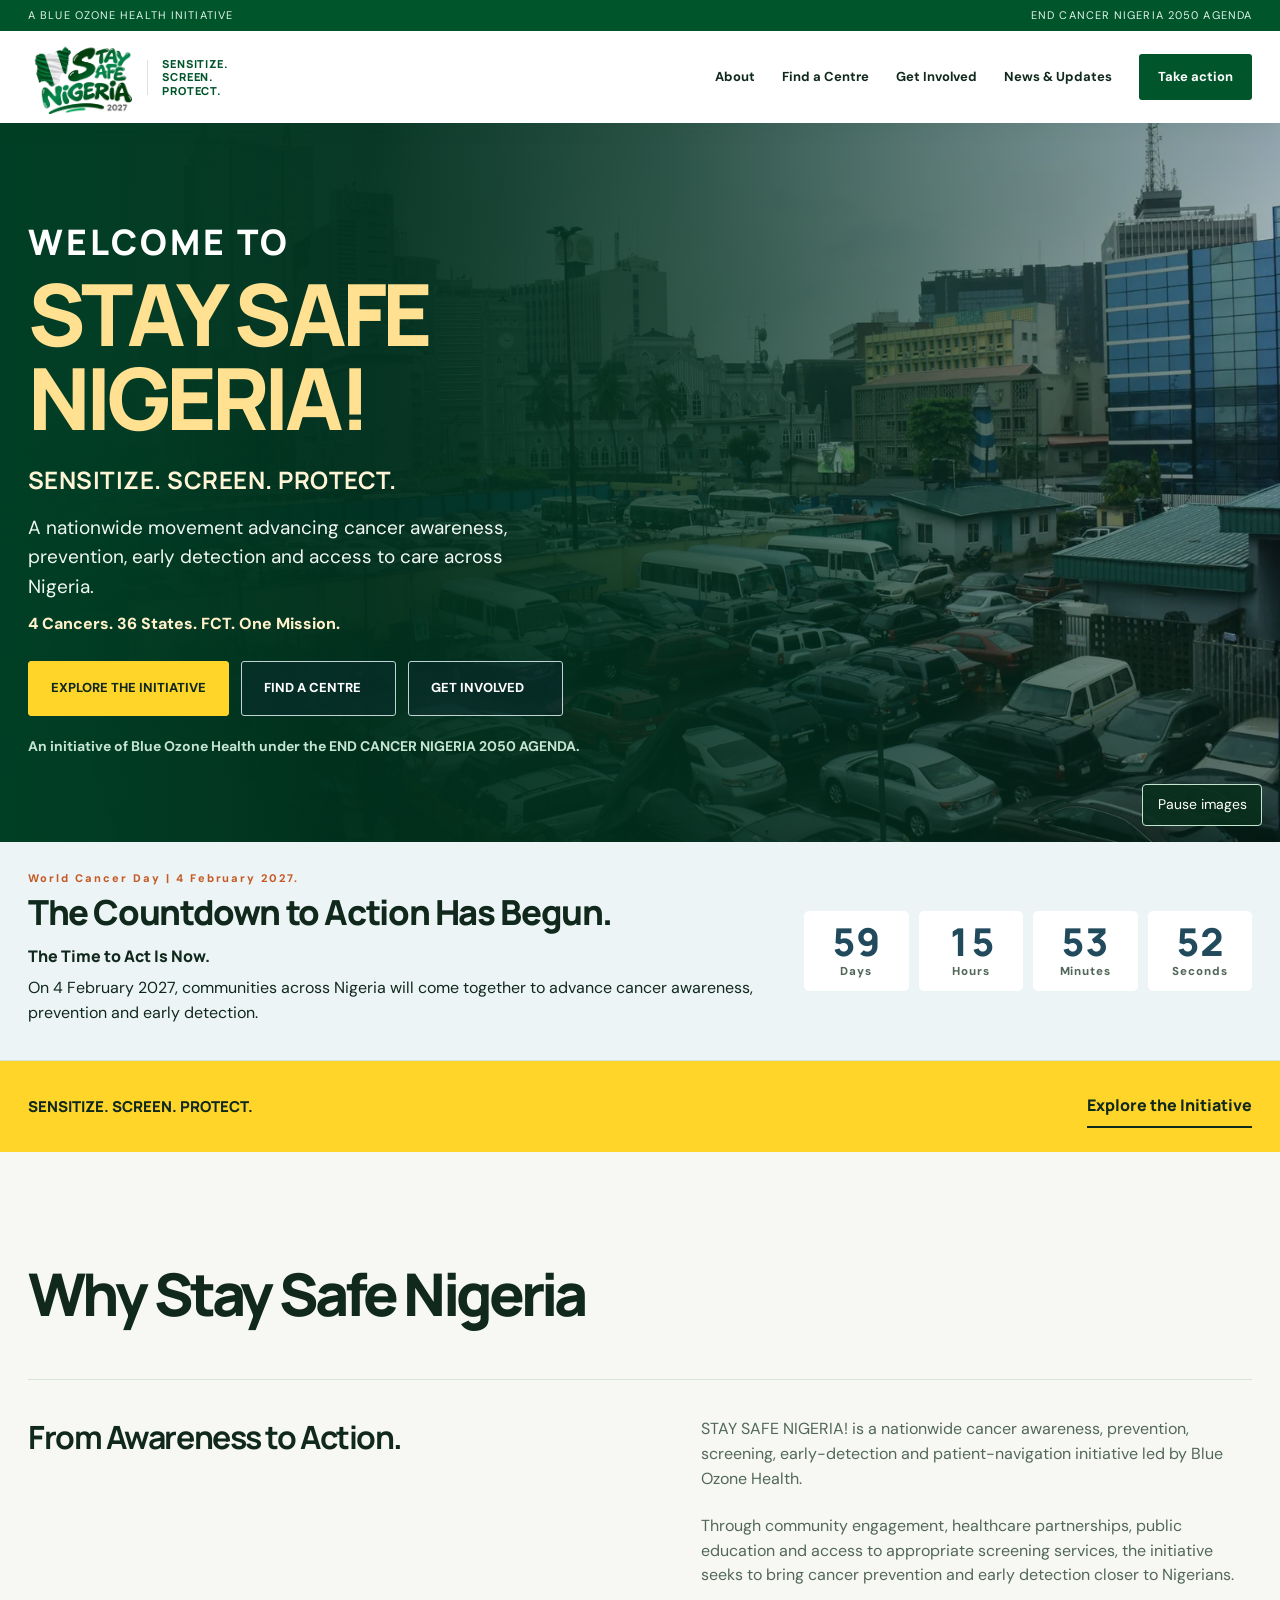
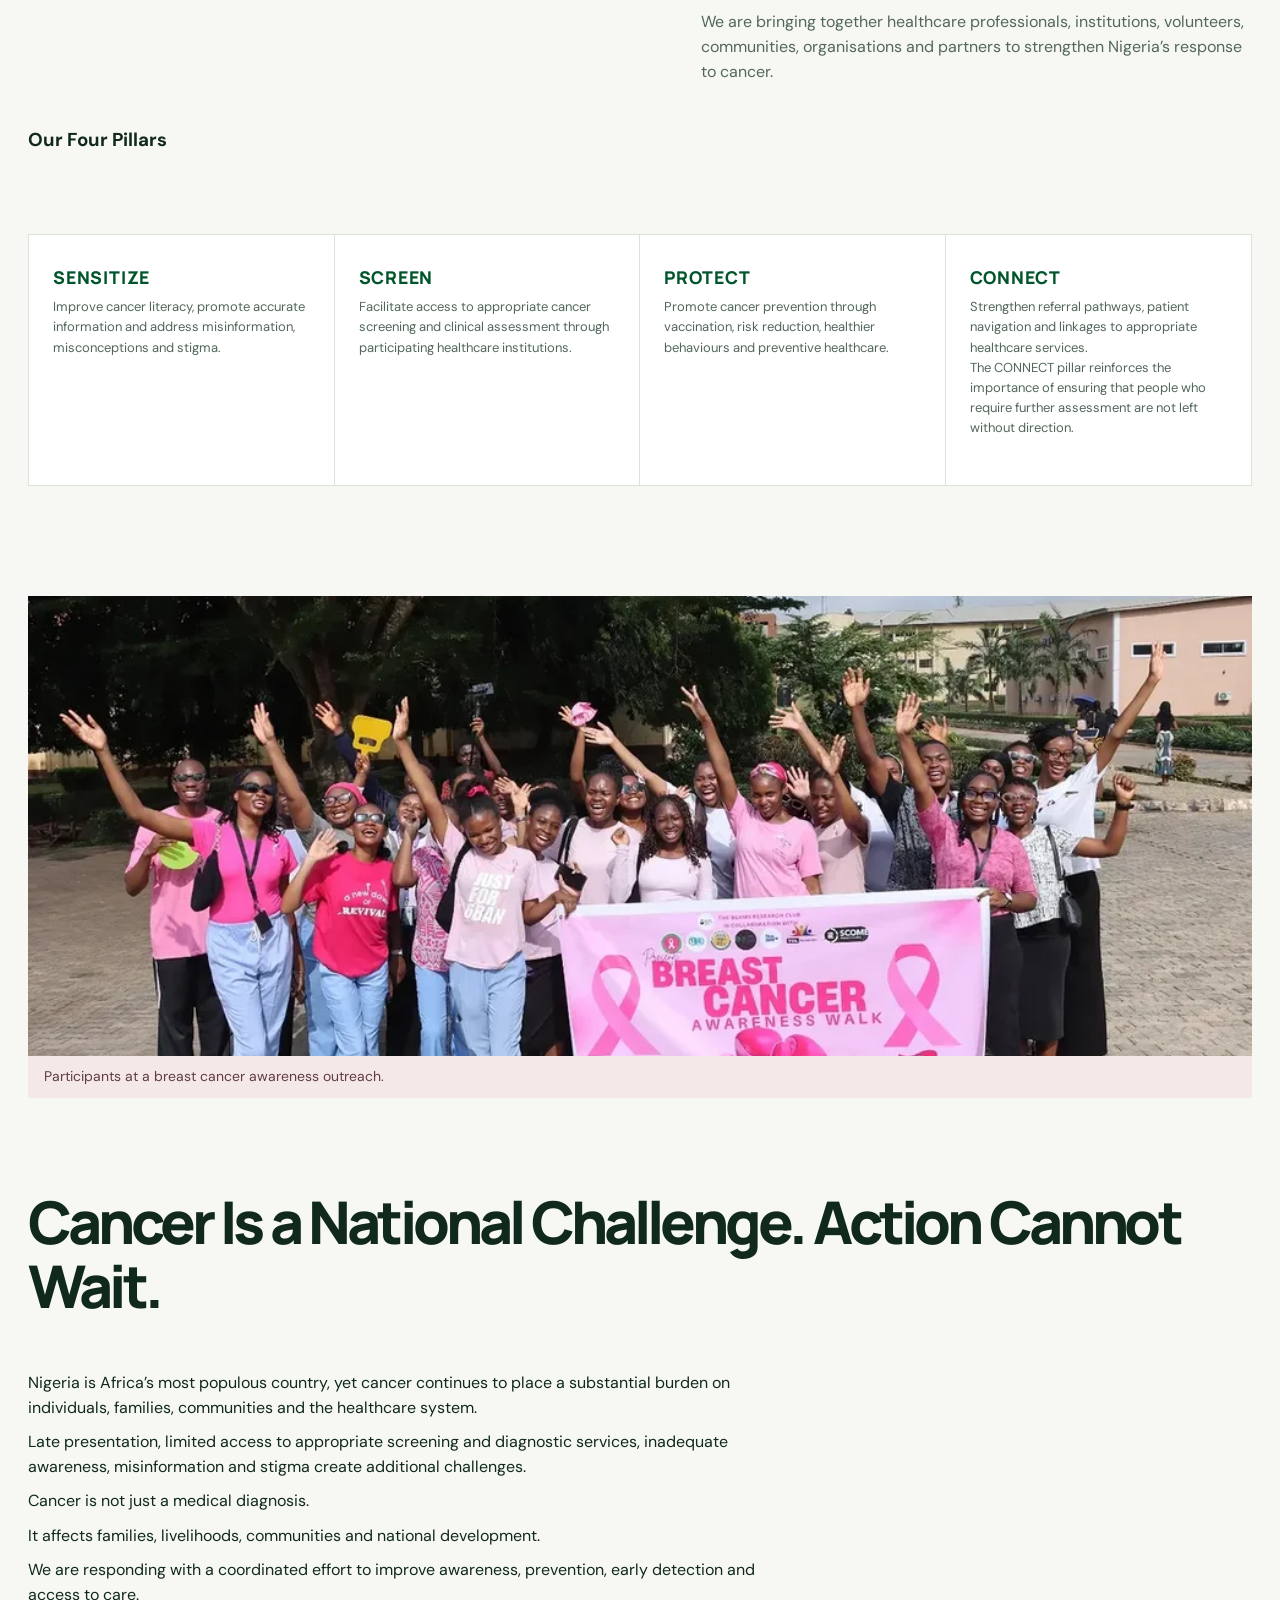
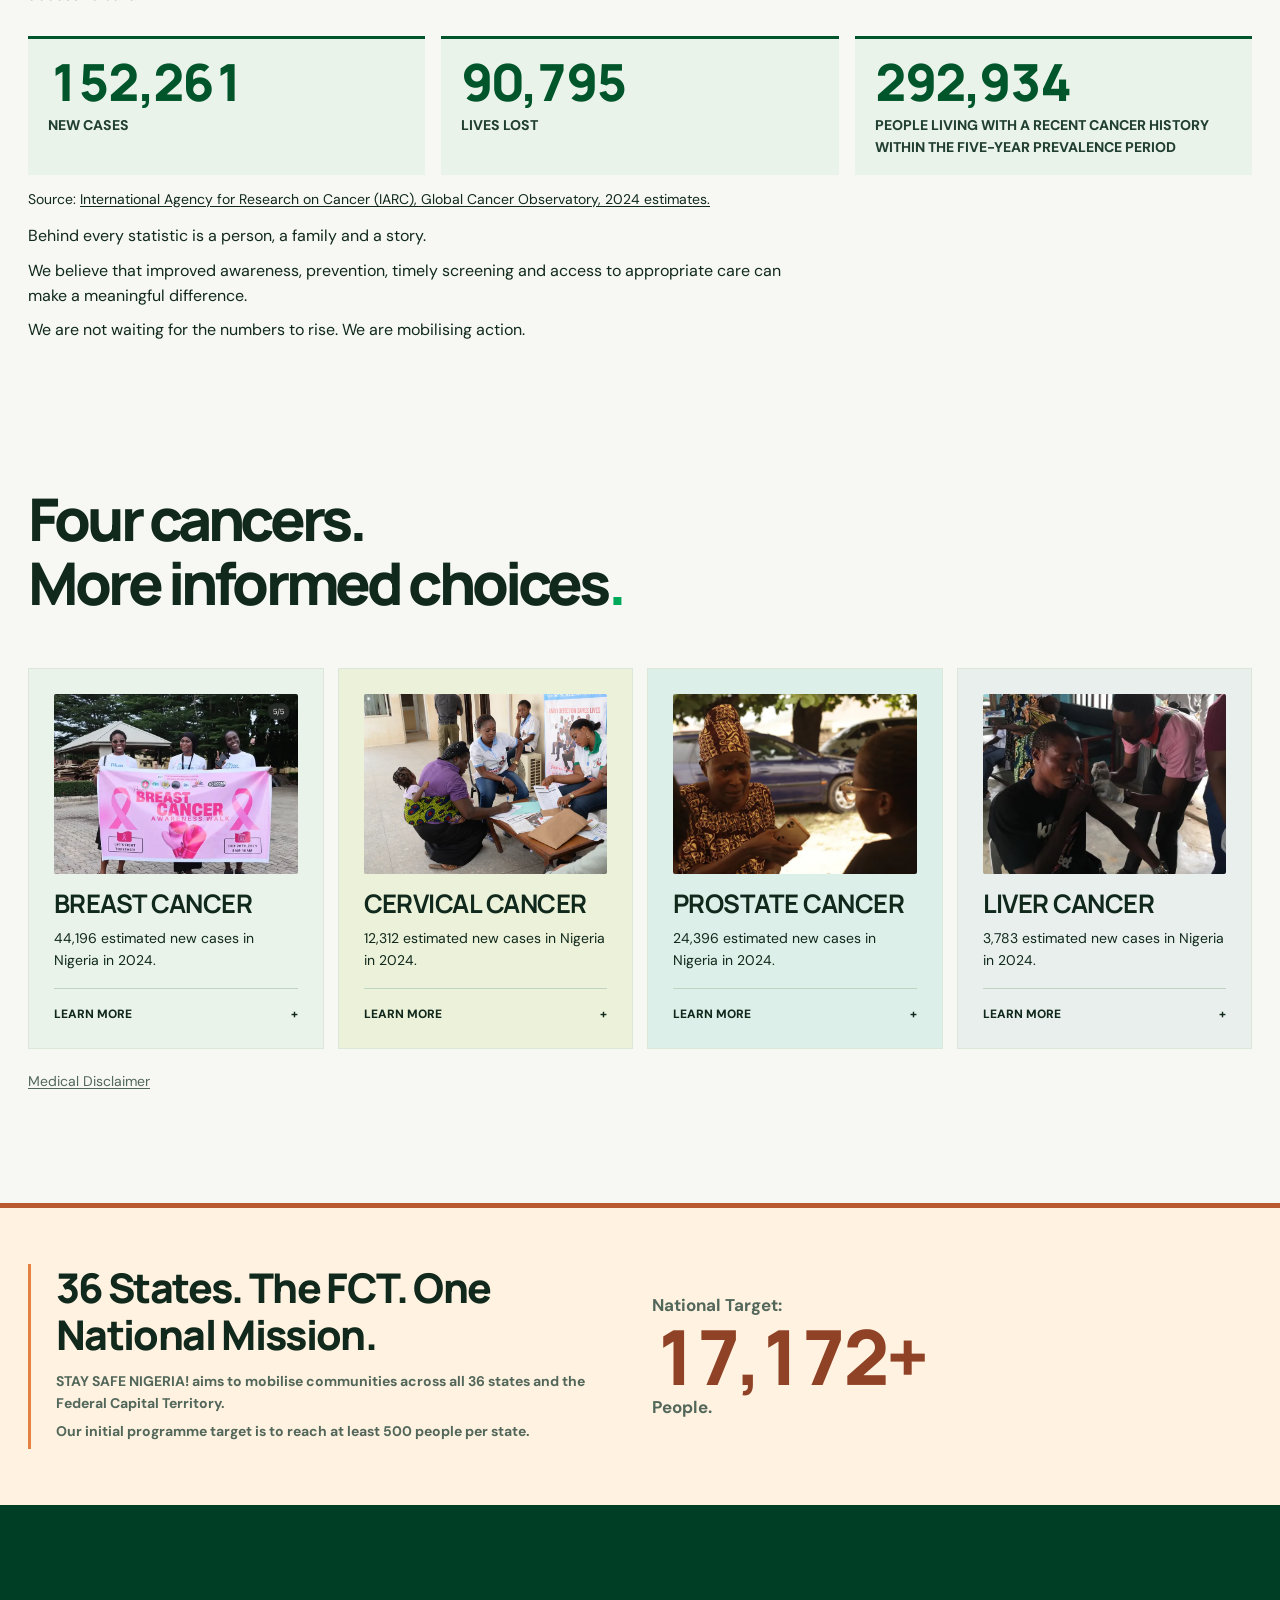
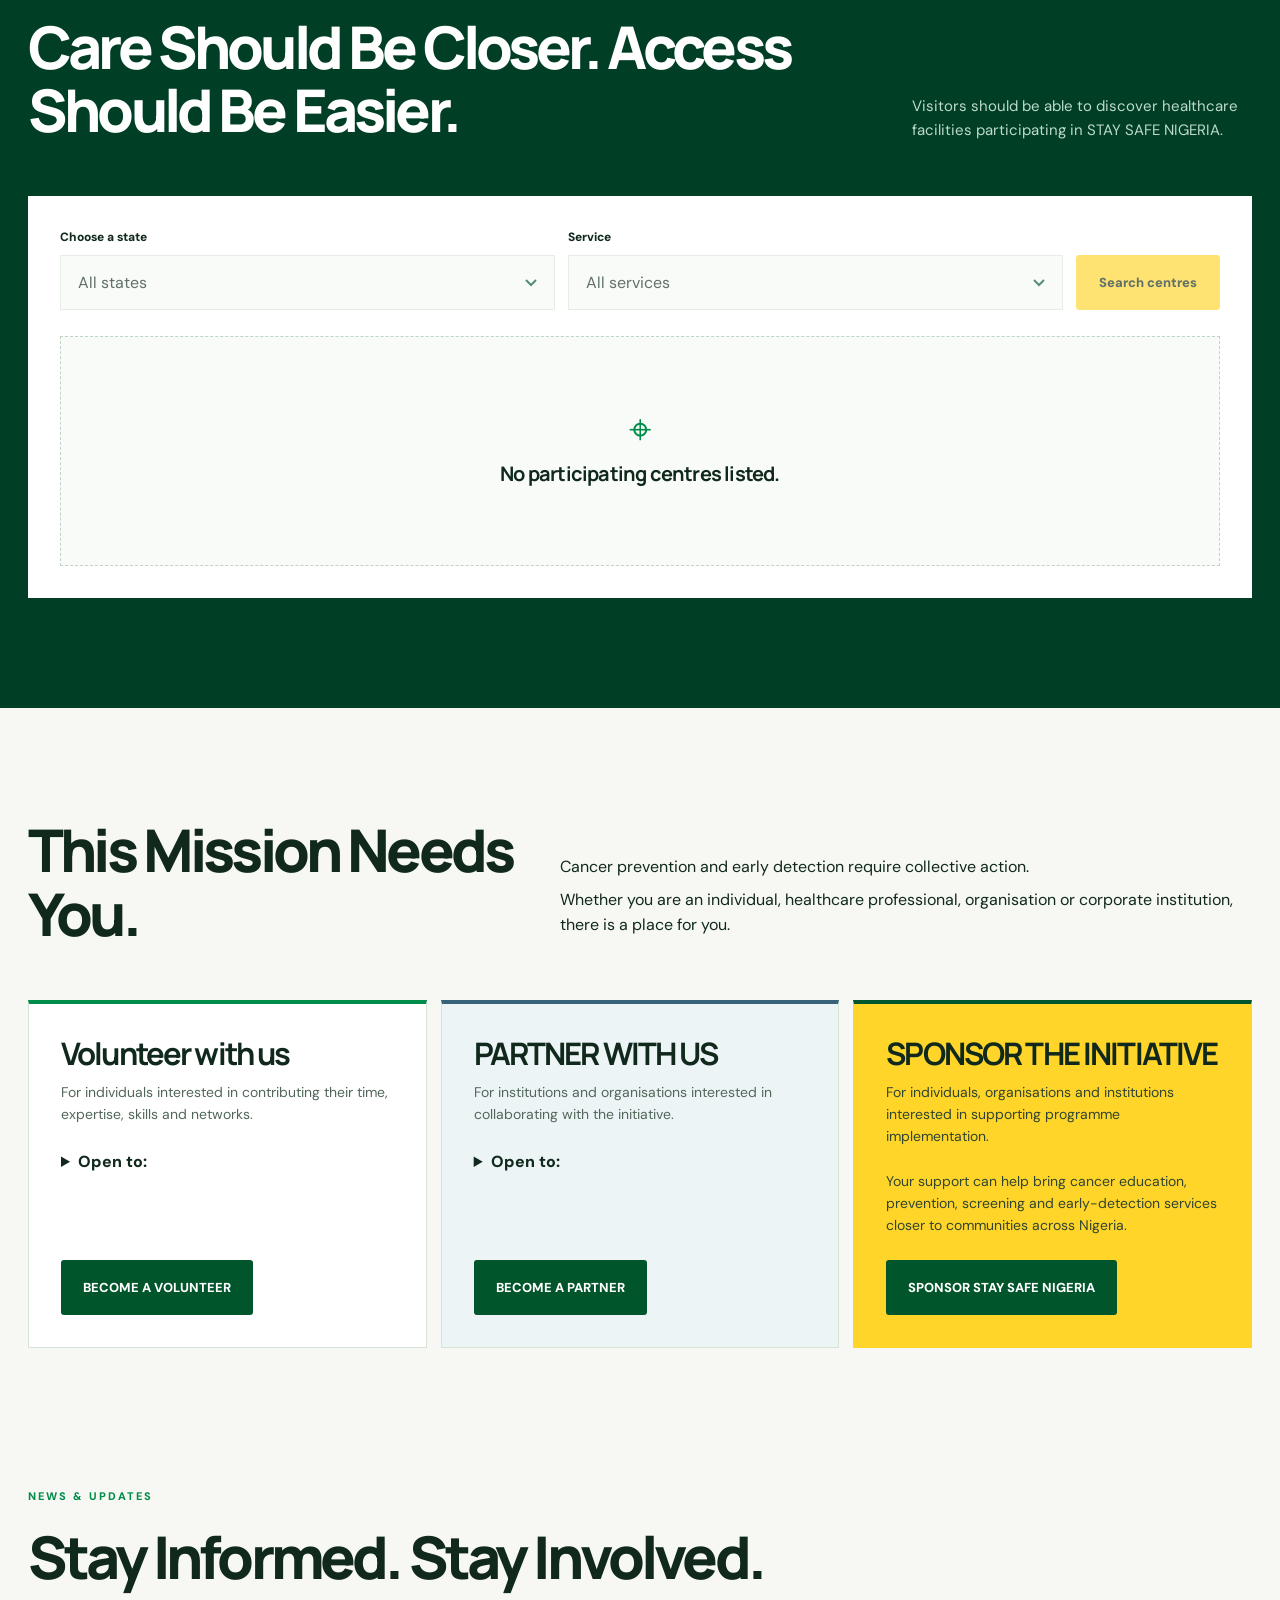
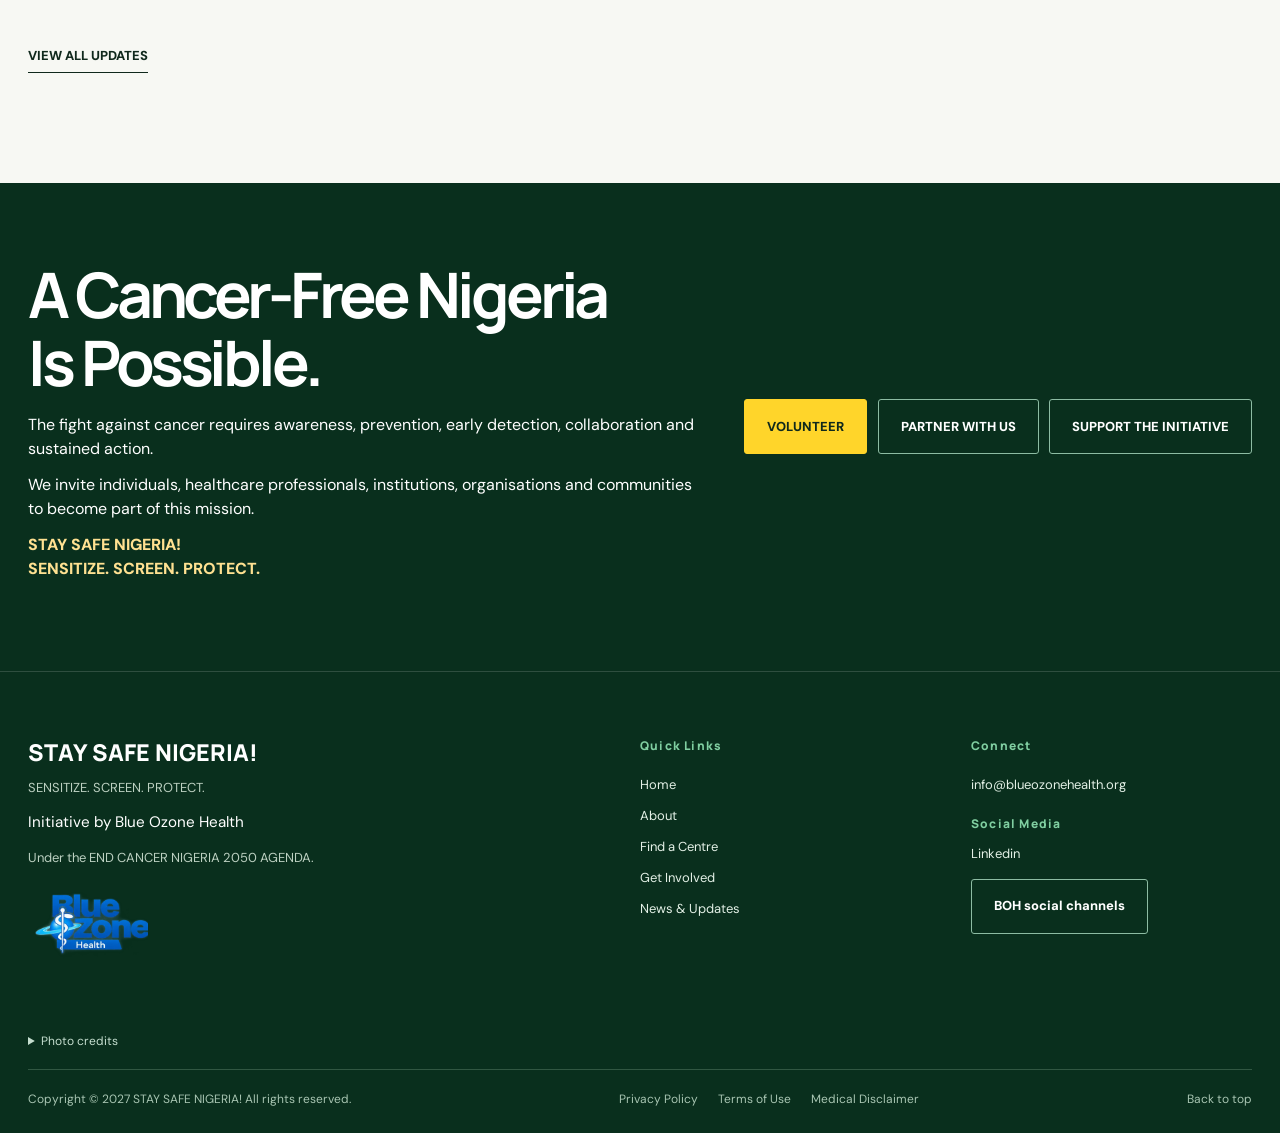
==== commit 1d596bfa: "Apply campaign feedback and simplify registration access" ====
--- a/cancer.html
+++ b/cancer.html
@@ -1 +1 @@
-<!doctype html><html lang="en"><head><meta charset="utf-8"><meta name="viewport" content="width=device-width, initial-scale=1"><meta name="theme-color" content="#00552b"><title>Cancer information | Stay Safe Nigeria</title><link rel="icon" href="assets/stay-safe-logo.webp" type="image/webp"><link rel="stylesheet" href="styles.css?v=2"><script src="config.js" defer></script><script src="app.js?v=2" defer></script></head><body><a class="skip-link" href="#detail-root">Skip to content</a><div class="topline"><span>A Blue Ozone Health initiative</span><span>End Cancer Nigeria 2050 Agenda</span></div><header class="site-header"><a class="brand" href="index.html"><img src="assets/stay-safe-logo.webp" alt="Stay Safe Nigeria 2027" width="128" height="90"><span class="brand-divider"></span><span class="brand-caption">Sensitize.<br>Screen.<br>Protect.</span></a><a class="text-link" href="index.html">Back to home ↗</a></header><main id="detail-root"></main><footer class="site-footer"><div class="footer-bottom"><span>© <span id="year">2027</span> Stay Safe Nigeria</span><div><a href="legal.html?type=privacy">Privacy</a><a href="legal.html?type=terms">Terms</a><a href="legal.html?type=medical">Medical disclaimer</a></div><a href="index.html">Home ↑</a></div></footer></body></html>
+<!doctype html><html lang="en"><head><meta charset="utf-8"><meta name="viewport" content="width=device-width, initial-scale=1"><meta name="theme-color" content="#00552b"><meta name="robots" content="noindex"><title>Cancer information | Stay Safe Nigeria</title><link rel="icon" href="assets/stay-safe-logo.webp" type="image/webp"><link rel="stylesheet" href="styles.css?v=5"><script src="config.js" defer></script><script src="app.js?v=5" defer></script></head><body><a class="skip-link" href="#detail-root">Skip to content</a><div class="topline"><span>A Blue Ozone Health initiative</span><span>End Cancer Nigeria 2050 Agenda</span></div><header class="site-header"><a class="brand" href="index.html"><img src="assets/stay-safe-logo.webp" alt="Stay Safe Nigeria 2027" width="128" height="90"><span class="brand-divider"></span><span class="brand-caption">Sensitize.<br>Screen.<br>Protect.</span></a><a class="text-link" href="index.html">Back to home</a></header><main id="detail-root"></main><footer class="site-footer"><div class="footer-bottom"><span>Copyright ©️ 2027 STAY SAFE NIGERIA! All rights reserved.</span><div><a href="legal.html?type=privacy">Privacy Policy</a><a href="legal.html?type=terms">Terms of Use</a><a href="legal.html?type=medical">Medical Disclaimer</a></div><a href="index.html">Home</a></div></footer></body></html>
--- a/styles.css
+++ b/styles.css
@@ -21,6 +21,10 @@
 .cancer-card ul{margin:0;padding:20px 27px 28px 42px;background:#fff;font-size:14px;color:var(--ink)}
 .cancer-card li+li{margin-top:10px}
 .cancer-card[open] .card-bottom span{transform:rotate(45deg)}
+.cancer-card summary{min-height:385px}
+.cancer-media{display:block;width:100%;height:180px;object-fit:cover;object-position:center;margin:18px 0 20px;border-radius:2px}
+.cancer-card h3{margin-top:0;margin-bottom:20px}
+.cancer-card .card-bottom{margin-top:auto}
 .impact-strip{display:grid;grid-template-columns:1fr 1fr;gap:24px;padding:56px max(28px,calc((100vw - var(--max))/2));background:#fff;border-top:5px solid #e48143}
 .impact-strip>div{border-left:3px solid #e48143;padding-left:25px}
 .impact-strip span{font:800 clamp(42px,5vw,70px) Manrope,Arial,sans-serif;letter-spacing:-.06em;color:var(--forest)}
@@ -31,6 +35,30 @@
 .involvement-detail section:nth-child(3){background:#fff2df;border-color:#f2d9b7}
 .involvement-detail h2{font:800 clamp(30px,4vw,48px) Manrope,Arial,sans-serif;letter-spacing:-.055em;margin:0 0 12px}
 .involvement-detail section>p:not(.eyebrow){max-width:690px;color:var(--muted)}
+.involved-card{min-height:0;border-top:4px solid var(--campaign)}
+.involved-card.featured{border-top-color:var(--forest)}
+.involved-card h3{margin:0 0 12px}
+.involved-card .button{align-self:flex-start;margin-top:auto}
+.involvement-nav{display:flex;flex-wrap:wrap;gap:10px 24px;max-width:var(--max);margin:0 auto;padding:24px 28px 0}
+.involvement-nav a{color:var(--forest);font-weight:800;text-decoration:underline;text-underline-offset:4px}
+.involvement-nav + .involvement-detail{padding-top:24px}
+.registration-panel summary{width:fit-content;cursor:pointer;padding:13px 18px;background:var(--forest);color:#fff;border-radius:4px;font-weight:700}
+.registration-form{max-width:820px;margin-top:24px;color:var(--ink)}
+.registration-form p>a{text-decoration:underline;text-underline-offset:3px}
+.registration-group{min-width:0;margin:0 0 20px;padding:18px;border:1px solid var(--line);border-radius:5px;background:#fff}
+.registration-group>legend{padding:0 8px;font-weight:800;color:var(--forest)}
+.registration-fields{display:grid;grid-template-columns:repeat(auto-fit,minmax(min(100%,245px),1fr));gap:16px}
+.registration-field{display:grid;align-content:start;gap:6px;min-width:0}
+.registration-field>label,.registration-choices>legend{font-weight:700}
+.registration-field input,.registration-field select,.registration-field textarea{width:100%;padding:10px;border:1px solid #7d9283;border-radius:4px;color:var(--ink);background:#fff;font:inherit}
+.registration-field textarea{resize:vertical}
+.registration-choices{grid-column:1/-1;min-width:0;margin:0;padding:10px 12px;border:1px solid var(--line);border-radius:4px}
+.registration-choices label{display:flex;align-items:baseline;gap:8px;padding:4px 0}
+.registration-form [hidden]{display:none}
+.registration-form [aria-invalid=true]{outline:2px solid #9a281e}
+.registration-status{font-weight:700;color:var(--forest)}
+.registration-status.is-error{color:#9a281e}
+.registration-form button:disabled{opacity:.65;cursor:wait}
 .pending-action{font-weight:700;color:var(--forest);margin-top:24px}
 @media(prefers-reduced-motion:no-preference){.hero-copy>*{animation:rise-in .65s both}.hero-copy>*:nth-child(2){animation-delay:.08s}.hero-copy>*:nth-child(3){animation-delay:.16s}.hero-copy>*:nth-child(4){animation-delay:.24s}.hero-copy>*:nth-child(5){animation-delay:.32s}@keyframes rise-in{from{opacity:0;transform:translateY(15px)}to{opacity:1;transform:translateY(0)}}}
 @media(max-width:760px){.impact-strip{grid-template-columns:1fr;padding-top:42px;padding-bottom:42px}.hero-actions .button{min-width:0}.cancer-card summary{min-height:270px}}
@@ -87,3 +115,128 @@
   .button:hover{filter:brightness(1.05)}
   .text-link:hover{transform:translateX(3px)}
 }
+
+/* Campaign photography and colour */
+.hero{background:#102c36;isolation:isolate}
+.hero-backdrop,.hero-backdrop img{position:absolute;inset:0;width:100%;height:100%}
+.hero-backdrop img{object-fit:cover;object-position:66% center}
+.hero::before{z-index:1;background:linear-gradient(90deg,#102c36 0%,rgba(16,44,54,.97) 31%,rgba(16,44,54,.83) 48%,rgba(16,44,54,.23) 78%,rgba(16,44,54,.12) 100%)}
+.hero-copy{padding-bottom:102px}
+.hero h1 span{display:block;font-size:.53em;letter-spacing:-.045em;margin-bottom:.16em}
+.hero h1 em{display:block;color:#ffe191}
+.hero-art{z-index:1;place-items:end;padding:0 11% 70px 0;pointer-events:none}
+.hero-art::before,.hero-art::after{display:none}
+.hero-stamp{width:clamp(120px,21%,160px);border-radius:12px;padding:12px;transform:none;animation:none;box-shadow:0 12px 36px #102c3650}
+.hero-stamp img{transform:none}
+.photo-credits{font-size:12px;color:#c5decf;margin:0 0 18px}
+.photo-credits summary{cursor:pointer;width:fit-content}
+.photo-credits a{text-decoration:underline;text-underline-offset:2px}
+.hero .outline-light{background:#102c365c;border-color:#c1d3d7}
+.world-cancer-countdown{background:#edf4f6}
+.countdown-units>span{background:#fff}
+.countdown-units b{color:#214a5d}
+.impact-strip{background:#fff2e1;border-top-color:#b9592f}
+.impact-target{margin:0}
+.impact-target .impact-number{display:block;color:#8f4225;font:800 clamp(42px,6vw,76px)/1 Manrope,Arial,sans-serif;font-variant-numeric:tabular-nums;letter-spacing:-.055em}
+.visually-hidden{position:absolute;width:1px;height:1px;padding:0;margin:-1px;overflow:hidden;clip-path:inset(50%);white-space:nowrap}
+.involved-card:nth-child(2){background:#edf4f6;border-top-color:#38617a}
+.outreach-photo{padding-top:0;padding-bottom:44px}
+.outreach-photo figure{margin:0;background:#f5e8e8}
+.outreach-photo img{display:block;width:100%;max-height:460px;object-fit:cover;object-position:center 58%}
+.outreach-photo figcaption{padding:10px 16px;color:#603d44;font-size:.875rem}
+@media(max-width:760px){
+  .hero::before{background:linear-gradient(90deg,rgba(16,44,54,.94),rgba(16,44,54,.71)),linear-gradient(0deg,#102c36 0%,transparent 55%)}
+  .hero-backdrop img{object-position:60% center}
+  .hero-copy{padding-bottom:76px}
+  .outreach-photo{padding-bottom:28px}
+}
+@media(prefers-reduced-motion:no-preference){
+  .hero h1 span,.hero h1 em{animation:rise-in .7s both}
+  .hero h1 em{animation-delay:.15s}
+}
+
+/* November campaign corrections */
+[hidden]{display:none!important}
+.hero{display:block;min-height:0;background:var(--deep)}
+.hero-gallery{position:absolute;inset:0;pointer-events:none}
+.hero-backdrop{opacity:0}
+.hero-backdrop.is-current{opacity:1}
+.hero-backdrop img{display:block;object-position:65% center}
+.hero::before{background:linear-gradient(90deg,#003f25 0%,rgba(0,48,29,.95) 29%,rgba(0,48,29,.78) 52%,rgba(0,38,23,.22) 100%),linear-gradient(0deg,rgba(0,33,20,.48),transparent 46%)}
+.hero-copy{max-width:100%;padding:clamp(4.5rem,8vw,8rem) max(28px,calc((100vw - var(--max))/2)) 5.25rem}
+.hero h1{font-size:clamp(2.9rem,6.7vw,6.4rem);max-width:11ch;line-height:.98;letter-spacing:-.055em}
+.hero h1 span{font-size:.41em;letter-spacing:.08em;margin-bottom:.35em}
+.hero h1 em{color:#ffe191}
+.hero-tagline{font-size:clamp(1.05rem,2vw,1.5rem);line-height:1.35;letter-spacing:.02em;margin-top:1.5rem}
+.hero-lead{max-width:34rem;margin:1rem 0 .7rem;color:#f1f8f3}
+.hero-mission{font-weight:800;color:#fff1c9;margin:.25rem 0 1.5rem}
+.hero-foot{display:block;max-width:37rem;margin:1.25rem 0 0;font-size:.875rem;letter-spacing:0}
+.hero-motion-toggle{position:absolute;z-index:3;right:max(18px,calc((100vw - var(--max))/2));bottom:1rem;color:white;background:#092f1de6;border:1px solid #c5e5d1;border-radius:4px;padding:.55rem .9rem;font-size:.875rem}
+.hero-motion-toggle:hover{background:#092f1d}
+.hero-motion-toggle:focus-visible{outline:2px solid var(--yellow);outline-offset:3px}
+.world-cancer-countdown h2{font:800 clamp(1.35rem,2.7vw,2.3rem)/1.15 Manrope,Arial,sans-serif;letter-spacing:-.04em;margin:.3rem 0 .85rem}
+.world-cancer-countdown p{margin:.4rem 0}
+.world-cancer-countdown strong{font-size:1rem;letter-spacing:0}
+.countdown-units{flex:0 1 28rem;min-width:min(44%,28rem)}
+.countdown-units small{font-size:.72rem}
+.intro-strip a{display:inline-block;width:fit-content;padding:.5rem 0;border-bottom:2px solid currentColor;text-transform:none;letter-spacing:0;font-size:1rem}
+.intro-strip a:hover{text-decoration:none}
+.pillars h4{margin:0 0 .5rem;color:var(--forest);font:800 1.1rem Manrope,Arial,sans-serif;letter-spacing:.045em}
+.burden-section{padding-top:48px}
+.burden-copy{max-width:48rem}
+.burden-copy p{margin:.6rem 0}
+.burden-stats{display:grid;grid-template-columns:repeat(3,minmax(0,1fr));gap:1rem;list-style:none;margin:1.75rem 0 .75rem;padding:0}
+.burden-stats li{background:#eaf3e9;border-top:3px solid var(--forest);padding:1rem 1.25rem;color:#213f31}
+.burden-stats p{font-size:.88rem;font-weight:800;margin:0}
+.burden-stats .impact-number{display:block;font:800 clamp(1.9rem,4vw,3.75rem)/1.05 Manrope,Arial,sans-serif;letter-spacing:-.035em;color:var(--forest);font-variant-numeric:tabular-nums;margin-bottom:.4rem}
+.source-note,.content-note{font-size:.875rem}
+.source-note a,.content-note a{text-decoration:underline;text-underline-offset:.15em}
+.cancer-grid{align-items:start}
+.cancer-card summary{min-height:330px}
+.cancer-card .cancer-media{margin:0 0 1rem}
+.cancer-card#liver .cancer-media{object-position:center 73%}
+.cancer-card h3{font-size:clamp(1.15rem,2vw,1.6rem);letter-spacing:-.02em;margin-bottom:.6rem}
+.cancer-estimate{margin:0 0 1rem;font-size:.875rem}
+.cancer-copy{background:#fff;padding:1.15rem 1.5rem 1.5rem}
+.cancer-copy p{margin:0 0 .65rem}
+.impact-strip h2{font:800 clamp(1.5rem,3.2vw,3rem)/1.15 Manrope,Arial,sans-serif;margin:0 0 .8rem;letter-spacing:-.04em}
+.impact-strip p{margin:.4rem 0}
+.involved-section .section-heading.split p{margin:0 0 .5rem}
+.closing{background:#092f1d;border-bottom:1px solid #ffffff26;align-items:center}
+.closing h2{font-size:clamp(2rem,4.9vw,4.7rem);max-width:15ch;margin-bottom:1rem}
+.closing p{max-width:42rem;margin:.65rem 0}
+.closing-signature{color:#ffe191;font-weight:800}
+.closing-actions{display:flex;flex-wrap:wrap;gap:.65rem;min-width:min(24rem,40%)}
+.closing .button{margin:0}
+.footer-top .footer-wordmark{font:800 1.45rem/1.1 Manrope,Arial,sans-serif;color:#fff;margin:.2rem 0 .65rem}
+.footer-top .footer-credit{font-size:.95rem;color:#fff;width:fit-content}
+.footer-top .social-button{display:inline-flex;width:fit-content;margin:.25rem 0 0}
+.finder-controls :disabled{opacity:.66;cursor:default}
+.motion-ready [data-reveal]:focus-within{opacity:1;transform:none}
+@media(prefers-reduced-motion:no-preference){
+  .hero-backdrop{transition:opacity .9s ease}
+  .hero-copy>*:nth-child(6){animation-delay:.4s}
+}
+@media(max-width:760px){
+  .hero::before{background:linear-gradient(90deg,rgba(0,44,27,.94),rgba(0,44,27,.74)),linear-gradient(0deg,#003f25 0%,transparent 72%)}
+  .hero-copy{padding:3rem clamp(18px,6vw,32px) 4.5rem}
+  .hero h1{font-size:clamp(2.55rem,11vw,4.7rem)}
+  .hero-lead{font-size:1rem}
+  .hero-actions{display:flex;flex-wrap:wrap;gap:.6rem}
+  .hero-actions .button{width:auto;min-height:44px;padding:.65rem .85rem}
+  .countdown-units{min-width:0}
+  .countdown-units small{font-size:clamp(.6rem,2.8vw,.72rem)}
+  .burden-stats{grid-template-columns:1fr;gap:.75rem}
+  .cancer-card summary{min-height:285px}
+  .closing-actions{margin-top:1.4rem}
+}
+@media(max-width:410px){
+  .hero h1{font-size:clamp(2.1rem,11vw,2.8rem)}
+}
+
+/* Preserve the approved title case and keep the detailed eligibility copy optional. */
+.world-cancer-countdown .eyebrow,.countdown-units small,.footer-top h2{text-transform:none}
+.involved-eligibility{margin-bottom:1rem}
+.involved-eligibility summary{cursor:pointer;font-weight:800}
+.involved-eligibility ul{padding-left:1.2rem;margin:.45rem 0 0}
+.footer-top .footer-social-title{margin:1.25rem 0 .75rem}
